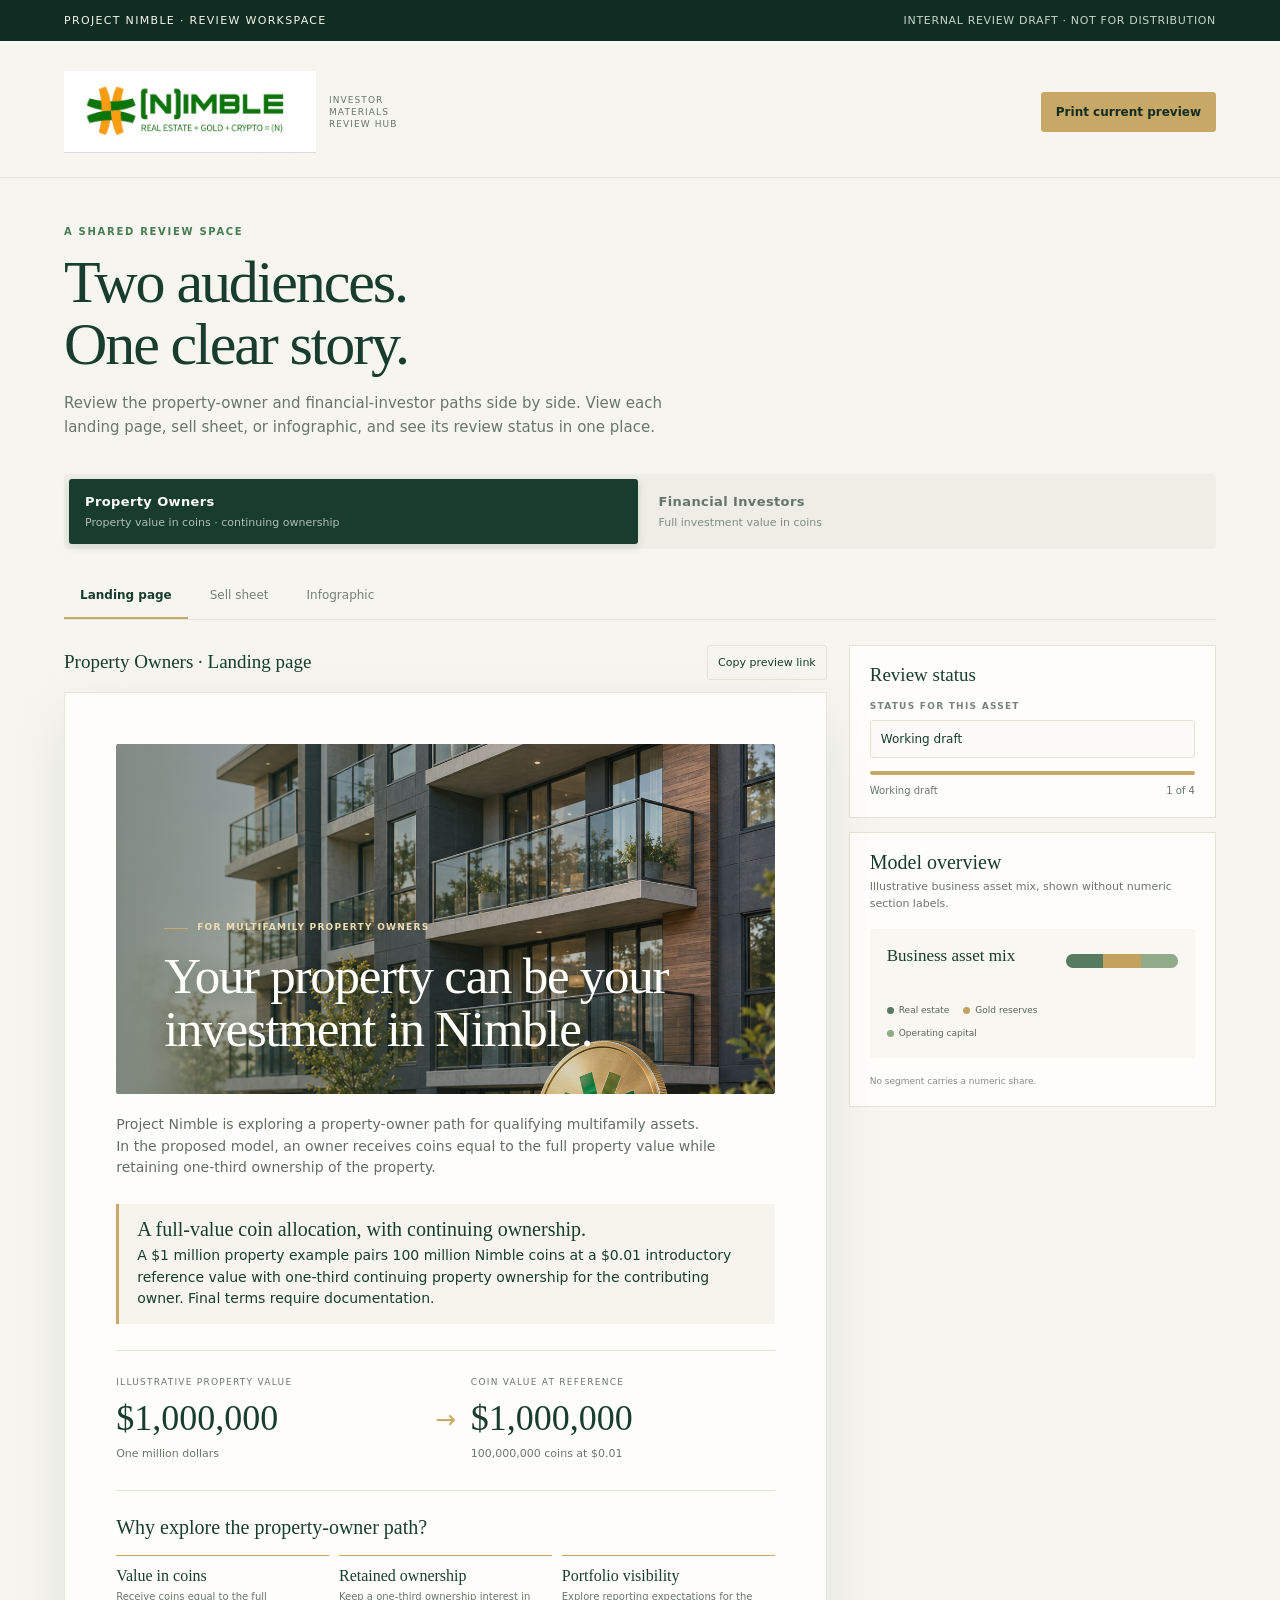
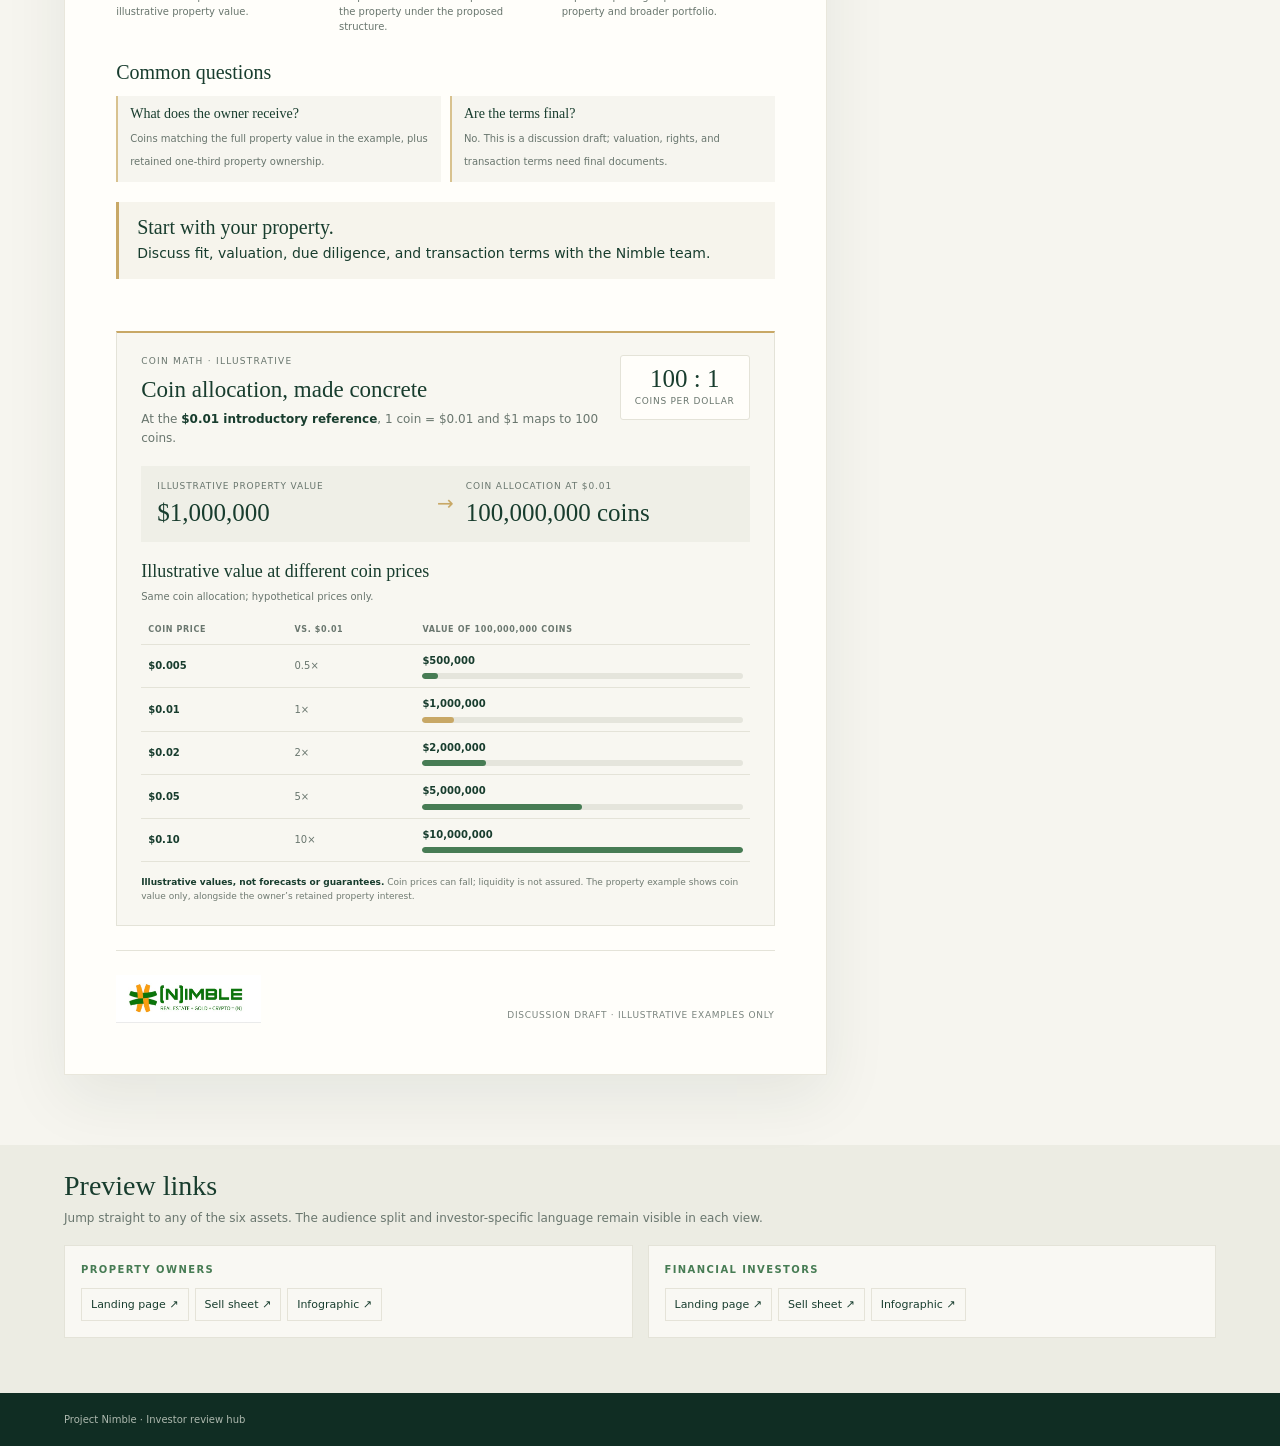
==== review-hub/index.html @ cdb58a8b "Lighten property image overlays" ====
<!doctype html>
<html lang="en">
<head>
<meta charset="utf-8"><meta name="viewport" content="width=device-width,initial-scale=1">
<meta name="theme-color" content="#173d2d"><title>Project Nimble | Investor Review Hub</title>
<style>
:root{--forest:#183d2e;--deep:#102d23;--leaf:#477c54;--lime:#a6c998;--gold:#c8a866;--gold-pale:#eadbb8;--ink:#1d2822;--muted:#69766e;--paper:#f6f5ef;--white:#fffefa;--line:#e4e3d8;--serif:Georgia,'Times New Roman',serif;--sans:Inter,ui-sans-serif,system-ui,-apple-system,BlinkMacSystemFont,'Segoe UI',sans-serif;--shadow:0 22px 60px #152e2214}
*{box-sizing:border-box}html{scroll-behavior:smooth}body{margin:0;background:var(--paper);color:var(--ink);font:15px/1.55 var(--sans)}button,input,textarea,select{font:inherit}button{cursor:pointer}.topbar{background:var(--deep);color:#f7f5ea;padding:12px clamp(18px,5vw,76px);display:flex;justify-content:space-between;align-items:center;font-size:11px;letter-spacing:.12em;text-transform:uppercase}.topbar span:last-child{color:#c9d3c9;letter-spacing:.06em}.shell{max-width:1440px;margin:auto}.masthead{padding:30px clamp(18px,5vw,76px) 24px;display:flex;align-items:center;justify-content:space-between;gap:24px;border-bottom:1px solid var(--line)}.brand{display:flex;align-items:center;gap:13px;color:var(--forest);text-decoration:none}.official-logo{width:252px;height:auto;display:block;flex:none}.brand-meta{font-size:9px;line-height:1.35;letter-spacing:.12em;text-transform:uppercase;color:var(--muted);max-width:92px}.mast-actions{display:flex;align-items:center;gap:10px}.quiet-btn,.gold-btn,.dark-btn{border:1px solid var(--line);background:transparent;color:var(--forest);padding:10px 14px;border-radius:3px;font-size:12px;transition:.2s}.quiet-btn:hover{border-color:var(--gold);background:#fffefa}.gold-btn{background:var(--gold);border-color:var(--gold);color:var(--deep);font-weight:650}.gold-btn:hover{background:#d6b979}.dark-btn{background:var(--forest);color:white;border-color:var(--forest)}.intro{padding:46px clamp(18px,5vw,76px) 25px;display:grid;grid-template-columns:1fr auto;gap:35px;align-items:end}.eyebrow{font-size:10px;letter-spacing:.17em;text-transform:uppercase;color:var(--leaf);font-weight:700;margin:0 0 11px}.intro h1{font:clamp(36px,5vw,60px)/1.04 var(--serif);font-weight:400;color:var(--forest);letter-spacing:-.035em;margin:0;max-width:760px}.intro-copy{color:var(--muted);max-width:630px;margin:17px 0 0;font-size:15px}.version-note{font-size:11px;color:var(--muted);text-align:right;white-space:nowrap}.audience-nav{margin:10px clamp(18px,5vw,76px) 0;display:grid;grid-template-columns:1fr 1fr;background:#eeeee6;border-radius:4px;padding:5px;gap:5px}.audience-tab{border:0;background:transparent;color:#67746c;border-radius:3px;padding:13px 16px;text-align:left}.audience-tab strong{display:block;font-size:13px;letter-spacing:.03em}.audience-tab small{display:block;margin-top:2px;font-size:11px;opacity:.8}.audience-tab.active{background:var(--forest);color:#fffefa;box-shadow:0 3px 10px #183d2e22}.audience-tab.active small{color:#d6dfd7}.workbench{padding:25px clamp(18px,5vw,76px) 70px}.asset-nav{display:flex;gap:6px;border-bottom:1px solid var(--line);margin-bottom:25px;overflow:auto}.asset-tab{white-space:nowrap;background:none;border:0;border-bottom:2px solid transparent;color:#758078;padding:12px 16px;font-size:12px}.asset-tab.active{color:var(--forest);border-color:var(--gold);font-weight:700}.asset-grid{display:grid;grid-template-columns:minmax(0,1.35fr) minmax(280px,.65fr);gap:22px;align-items:start}.preview-column,.editor-column{min-width:0}.preview-toolbar{display:flex;justify-content:space-between;align-items:center;margin:0 0 12px}.preview-toolbar h2{font:19px var(--serif);font-weight:400;color:var(--forest);margin:0}.preview-toolbar .toolbar-actions{display:flex;gap:7px}.small-action{background:transparent;border:1px solid var(--line);border-radius:3px;color:var(--forest);font-size:11px;padding:8px 10px}.asset-preview{position:relative;background:var(--white);box-shadow:var(--shadow);border:1px solid #e9e7dc;min-height:590px;overflow:hidden}.preview-inner{padding:clamp(24px,4vw,54px);position:relative;min-height:590px;display:flex;flex-direction:column}.preview-kicker{display:inline-flex;align-items:center;gap:9px;color:var(--leaf);font-size:9px;font-weight:750;letter-spacing:.16em;text-transform:uppercase}.preview-kicker:before{content:'';width:24px;height:1px;background:var(--gold)}.preview-title{font:clamp(31px,4vw,50px)/1.05 var(--serif);font-weight:400;letter-spacing:-.025em;color:var(--forest);margin:20px 0 13px;max-width:660px}.preview-lede{font-size:14px;color:#626e65;max-width:600px;margin:0 0 25px}.callout{border-left:3px solid var(--gold);padding:14px 18px;background:#f6f4ec;color:var(--forest);font-size:14px;max-width:700px;margin:1px 0 26px}.callout strong{display:block;font:20px var(--serif);margin-bottom:4px}.example-row{display:grid;grid-template-columns:1fr auto 1fr;align-items:stretch;gap:15px;padding:21px 0;border-top:1px solid var(--line);border-bottom:1px solid var(--line);margin:4px 0 25px}.example-cell{padding:4px 0}.micro-label{font-size:9px;color:var(--muted);letter-spacing:.14em;text-transform:uppercase;display:block}.big-stat{display:block;font:clamp(23px,3vw,36px)/1.18 var(--serif);color:var(--forest);margin:7px 0 2px}.example-cell small{color:var(--muted);font-size:11px}.example-arrow{color:var(--gold);font-size:25px;align-self:center}.pill-row{display:flex;flex-wrap:wrap;gap:8px;margin:13px 0}.pill{border:1px solid #e5e3d9;padding:7px 11px;font-size:10px;color:#526158;border-radius:99px;background:#fffefa}.mini-section{margin-top:19px}.mini-section h3{font:20px var(--serif);font-weight:400;color:var(--forest);margin:0 0 10px}.mini-section p{font-size:12px;color:#647168;margin:0;max-width:670px}.benefit-grid{display:grid;grid-template-columns:repeat(3,1fr);gap:10px;margin:16px 0 4px}.benefit{border-top:1px solid var(--gold);padding:11px 8px 8px 0}.benefit b{display:block;font:16px var(--serif);color:var(--forest);margin-bottom:4px}.benefit span{display:block;color:var(--muted);font-size:10px;line-height:1.5}.preview-footer{margin-top:auto;padding-top:24px;display:flex;justify-content:space-between;align-items:end;border-top:1px solid var(--line);font-size:9px;color:#7a847e;letter-spacing:.08em;text-transform:uppercase}.preview-footer b{font:18px var(--serif);letter-spacing:.04em;color:var(--forest)}.portrait-mini{background:linear-gradient(140deg,#213d30 0%,#234933 65%,#9b7942 65.2%,#c8a866 66%,#f4f1e8 66.3%);min-height:120px;border-radius:2px;margin:0 0 20px;position:relative;overflow:hidden}.portrait-mini:after{content:'N';position:absolute;right:10%;top:13%;font:110px/1 var(--serif);color:#fff5;transform:rotate(-10deg)}.artboard{display:grid;grid-template-columns:1fr 1fr;gap:16px;margin:16px 0 5px}.art-stat{background:#f5f4ed;padding:14px;border-bottom:2px solid var(--gold)}.art-stat strong{font:27px var(--serif);color:var(--forest);display:block}.art-stat span{font-size:9px;letter-spacing:.1em;text-transform:uppercase;color:var(--muted)}.asset-specific{display:none}.asset-specific.active{display:block}.business-allocation{display:grid;grid-template-columns:minmax(160px,1.1fr) 1fr;gap:19px;align-items:center;margin:17px 0;padding:17px;background:#f8f7f1}.allocation-bar{height:14px;display:flex;border-radius:10px;overflow:hidden;background:#ddd}.allocation-bar i{display:block;flex:1}.allocation-bar i:nth-child(1){background:#577b5e}.allocation-bar i:nth-child(2){background:#c3a25e}.allocation-bar i:nth-child(3){background:#91aa8a}.allocation-caption{font:17px var(--serif);color:var(--forest);margin-bottom:10px}.allocation-legend{display:flex;flex-wrap:wrap;gap:9px 14px;font-size:9px;color:#59655d}.legend-key{display:flex;align-items:center;gap:5px}.legend-key i{width:7px;height:7px;border-radius:50%;display:inline-block}.status-card,.editor-card{background:var(--white);border:1px solid var(--line);padding:18px 20px;margin-bottom:14px}.status-head{display:flex;justify-content:space-between;align-items:center;margin-bottom:13px}.status-head h3{font:19px var(--serif);font-weight:400;color:var(--forest);margin:0}.save-indicator{font-size:10px;color:var(--leaf)}.field-label{display:block;font-size:9px;text-transform:uppercase;letter-spacing:.14em;color:#78837b;margin:14px 0 6px;font-weight:700}.select{width:100%;border:1px solid var(--line);background:#fbfaf6;border-radius:3px;padding:9px 10px;font-size:12px;color:var(--forest)}.tracker-progress{height:4px;background:#e9e8df;margin:13px 0 8px;border-radius:5px;overflow:hidden}.tracker-progress span{display:block;height:100%;background:var(--gold);transition:width .2s}.tracker-meta{display:flex;justify-content:space-between;color:var(--muted);font-size:10px}.editor-card h3{font:20px var(--serif);font-weight:400;color:var(--forest);margin:0}.editor-intro{font-size:11px;color:var(--muted);margin:4px 0 14px}.edit-field{position:relative}.edit-field textarea{display:block;width:100%;resize:vertical;min-height:68px;background:#fbfaf6;border:1px solid var(--line);padding:10px 11px;border-radius:3px;color:#344239;font-size:12px;line-height:1.45}.edit-field textarea:focus{outline:2px solid #c8a86666;border-color:var(--gold)}.editor-actions{display:grid;grid-template-columns:1fr 1fr;gap:8px;margin-top:13px}.editor-actions button{padding:10px 8px}.source-note{margin:12px 0 0;color:#848c85;font-size:9px;line-height:1.5}.editor-divider{height:1px;background:var(--line);margin:18px 0}.section-anchor{scroll-margin-top:18px}.faq-list{display:grid;grid-template-columns:1fr 1fr;gap:9px;margin-top:12px}.faq-item{padding:10px 12px;background:#f6f5ef;border-left:2px solid #d8c28f}.faq-item b{display:block;font:14px var(--serif);color:var(--forest);margin-bottom:4px}.faq-item span{font-size:10px;color:var(--muted)}.allocation-full{padding:20px;background:#f5f4ed;margin-top:13px}.allocation-full .allocation-bar{height:18px}.review-links{padding:25px clamp(18px,5vw,76px) 55px;background:#ecece3}.review-links h2{font:28px var(--serif);font-weight:400;color:var(--forest);margin:0}.review-links>p{font-size:12px;color:var(--muted);margin:7px 0 18px}.link-grid{display:grid;grid-template-columns:1fr 1fr;gap:15px}.link-group{background:#f9f8f3;padding:16px;border:1px solid #e4e3d8}.link-group h3{font-size:10px;text-transform:uppercase;letter-spacing:.14em;color:var(--leaf);margin:0 0 10px}.link-group div{display:flex;flex-wrap:wrap;gap:6px}.link-group a{color:var(--forest);font-size:11px;text-decoration:none;border:1px solid #e5e3d8;padding:7px 9px}.link-group a:hover{border-color:var(--gold);background:white}.global-footer{padding:19px clamp(18px,5vw,76px);background:var(--deep);color:#dce4dc;display:flex;justify-content:space-between;gap:20px;font-size:10px}.global-footer span:last-child{color:#adb8ae;text-align:right}.toast{position:fixed;bottom:20px;left:50%;transform:translate(-50%,15px);background:var(--deep);color:white;padding:10px 15px;border-radius:3px;font-size:11px;opacity:0;pointer-events:none;transition:.2s;box-shadow:var(--shadow)}.toast.show{opacity:1;transform:translate(-50%,0)}.hide{display:none!important}
@media(max-width:900px){.asset-grid{grid-template-columns:1fr}.editor-column{display:grid;grid-template-columns:1fr 1fr;gap:12px}.status-card{grid-column:1/-1}.asset-preview,.preview-inner{min-height:550px}.intro{grid-template-columns:1fr}.version-note{text-align:left}.masthead{padding-top:22px;padding-bottom:20px}}
@media(max-width:600px){.topbar{font-size:9px}.topbar span:last-child{max-width:140px;text-align:right}.masthead{align-items:flex-start;flex-direction:column}.brand{gap:10px}.official-logo{width:min(220px,62vw)}.brand-meta{max-width:80px}.mast-actions{flex-direction:row;align-items:center}.mast-actions button{padding:8px 10px;font-size:10px}.brand-name{font-size:19px}.intro{padding-top:34px}.intro h1{font-size:40px}.audience-nav{grid-template-columns:1fr}.audience-tab{padding:11px 13px}.workbench{padding-top:18px}.asset-nav{margin-right:-18px}.asset-tab{padding:12px 11px}.asset-grid{gap:14px}.preview-inner{padding:25px 20px}.example-row{gap:9px}.big-stat{font-size:25px}.benefit-grid{grid-template-columns:1fr;gap:5px}.benefit{padding-top:8px}.editor-column{display:flex;flex-direction:column}.faq-list{grid-template-columns:1fr}.link-grid{grid-template-columns:1fr}.global-footer{flex-direction:column}.global-footer span:last-child{text-align:left}.version-note{white-space:normal}.asset-preview,.preview-inner{min-height:580px}.business-allocation{grid-template-columns:1fr}}
@media print{body{background:white}.topbar,.masthead,.intro,.audience-nav,.asset-nav,.editor-column,.preview-toolbar,.review-links,.global-footer,.toast{display:none!important}.workbench{padding:0}.asset-grid{display:block}.asset-preview{box-shadow:none;border:0}.preview-inner{min-height:10.4in;padding:.5in}.callout,.benefit,.art-stat,.business-allocation{break-inside:avoid}.preview-title{font-size:38px}.preview-footer{margin-top:auto}}
.coin-scenarios{margin:26px 0 24px;padding:22px 24px;background:#f8f7f1;border:1px solid var(--line);border-top:2px solid var(--gold)}.coin-scenario-head{display:flex;justify-content:space-between;align-items:flex-start;gap:20px}.coin-scenario-head h3{font:23px/1.2 var(--serif);font-weight:400;color:var(--forest);margin:7px 0}.coin-scenario-head p{font-size:12px;color:var(--muted);margin:0}.coin-scenario-head p strong{color:var(--forest)}.coin-ratio-badge{flex:none;text-align:center;background:#fffefa;border:1px solid var(--line);padding:10px 14px;border-radius:3px}.coin-ratio-badge strong{display:block;font:25px/1 var(--serif);color:var(--forest)}.coin-ratio-badge span{display:block;margin-top:4px;font-size:9px;color:var(--muted);letter-spacing:.08em;text-transform:uppercase}.coin-example-line{display:grid;grid-template-columns:1fr auto 1fr;gap:12px;align-items:center;margin:18px 0 19px;padding:14px 16px;background:#efefe7}.coin-example-line div{min-width:0}.coin-example-line span{display:block;font-size:9px;letter-spacing:.1em;text-transform:uppercase;color:var(--muted)}.coin-example-line strong{display:block;font:clamp(17px,2.2vw,25px)/1.2 var(--serif);color:var(--forest);margin-top:4px}.coin-example-line .conversion-arrow{font-size:20px;color:var(--gold);letter-spacing:0}.coin-scenario-subhead{font:18px var(--serif);font-weight:400;color:var(--forest);margin:0 0 7px}.coin-scenario-note{font-size:10px;color:var(--muted);margin:0}.coin-scenario-table-wrap{overflow-x:auto}.coin-scenario-table{border-collapse:collapse;width:100%;margin-top:13px;font-size:10px}.coin-scenario-table th,.coin-scenario-table td{padding:8px 7px;text-align:left;border-bottom:1px solid #e4e3d8}.coin-scenario-table thead th{font-size:8px;line-height:1.35;letter-spacing:.08em;text-transform:uppercase;color:var(--muted);font-weight:700}.coin-scenario-table tbody th{font-weight:650;color:var(--forest);white-space:nowrap}.coin-scenario-table td:nth-child(2){color:var(--muted);white-space:nowrap}.scenario-value{display:block;color:var(--forest);font-weight:700;white-space:nowrap}.scenario-bar{height:6px;background:#e5e5dc;border-radius:99px;overflow:hidden;margin-top:5px}.scenario-bar span{height:100%;display:block;background:var(--leaf);border-radius:99px}.coin-scenario-table .reference-row .scenario-bar span{background:var(--gold)}.coin-scenario-disclaimer{font-size:9px;line-height:1.5;color:#707b72;margin:12px 0 0}.coin-scenario-disclaimer strong{color:var(--forest)}@media(max-width:600px){.coin-scenarios{padding:17px 14px}.coin-scenario-head{gap:10px}.coin-scenario-head h3{font-size:20px}.coin-ratio-badge{padding:8px 9px}.coin-ratio-badge strong{font-size:21px}.coin-example-line{gap:7px;padding:12px 9px}.coin-example-line strong{font-size:16px}.coin-scenario-table{min-width:280px}.coin-scenario-table th,.coin-scenario-table td{padding:7px 4px}}.scenario-view{display:none}.scenario-view.active{display:block}.sell-conversion-visual{display:grid;grid-template-columns:minmax(90px,1fr) auto 112px minmax(110px,1.2fr);align-items:center;gap:12px;padding:20px 15px;background:#eff0e9;border:1px solid var(--line);margin-top:14px}.sell-conversion-step span{display:block;color:var(--muted);font-size:8px;letter-spacing:.1em;text-transform:uppercase}.sell-conversion-step strong{display:block;margin-top:5px;color:var(--forest);font:clamp(16px,2vw,24px)/1.2 var(--serif)}.sell-conversion-step small{display:block;margin-top:3px;font-size:9px;color:var(--muted)}.sell-arrow{color:var(--gold);font-size:23px;text-align:center}.sell-coin-stack{height:66px;display:flex;align-items:center;justify-content:center;position:relative}.sell-coin-stack i{position:absolute;width:36px;height:36px;border-radius:50%;display:grid;place-items:center;border:2px solid #e0c984;background:linear-gradient(145deg,#e7d29d,#bd9c58);color:#284433;font:15px var(--serif);font-style:normal;box-shadow:0 3px 7px #273b2a24}.sell-coin-stack i:nth-child(1){transform:translate(-26px,9px)}.sell-coin-stack i:nth-child(2){transform:translate(-13px,-3px)}.sell-coin-stack i:nth-child(3){transform:translate(0,8px)}.sell-coin-stack i:nth-child(4){transform:translate(13px,-4px)}.sell-coin-stack i:nth-child(5){transform:translate(26px,8px)}.sell-sheet-caption{margin:10px 0 0;color:var(--muted);font-size:10px;text-align:center}.infographic-viz{padding:18px 16px 13px;background:#f0f1eb;border:1px solid var(--line);margin-top:14px}.infographic-chart{height:190px;display:grid;grid-template-columns:repeat(5,minmax(0,1fr));gap:7px;align-items:end;border-bottom:1px solid #bfc8bd;padding:0 3px}.infographic-column{height:100%;min-width:0;display:flex;flex-direction:column;justify-content:flex-end;align-items:center;gap:5px}.infographic-value{font-size:9px;font-weight:700;color:var(--forest);white-space:nowrap}.infographic-track{height:116px;width:100%;display:flex;align-items:flex-end;justify-content:center}.infographic-bar{width:min(60%,40px);min-height:8px;border-radius:3px 3px 0 0;background:linear-gradient(180deg,#7c9e79,#477c54)}.infographic-column.reference .infographic-bar{background:linear-gradient(180deg,#e0c986,#c8a866)}.infographic-price{font-size:9px;font-weight:700;color:var(--forest);white-space:nowrap}.infographic-multiple{font-size:8px;color:var(--muted);white-space:nowrap}.infographic-axis-note{margin:10px 0 0;text-align:center;color:var(--muted);font-size:9px}.coin-scenario-disclaimer{font-size:9px;line-height:1.5;color:#707b72;margin:14px 0 0}.coin-scenario-disclaimer strong{color:var(--forest)}@media(max-width:600px){.sell-conversion-visual{grid-template-columns:minmax(78px,1fr) auto 70px minmax(92px,1.2fr);gap:6px;padding:15px 8px}.sell-coin-stack i{width:28px;height:28px;font-size:12px}.sell-coin-stack i:nth-child(1){transform:translate(-20px,8px)}.sell-coin-stack i:nth-child(2){transform:translate(-10px,-3px)}.sell-coin-stack i:nth-child(4){transform:translate(10px,-4px)}.sell-coin-stack i:nth-child(5){transform:translate(20px,8px)}.infographic-viz{padding:13px 7px 10px}.infographic-chart{gap:3px}.infographic-value{font-size:8px}.infographic-track{height:104px}.infographic-price{font-size:8px}.infographic-multiple{font-size:7px}}.audience-hero-image{display:block;width:100%;height:clamp(155px,22vw,245px);object-fit:cover;object-position:center 59%;margin:0 0 22px;border-radius:3px}.asset-image{display:block;width:100%;height:clamp(105px,17vw,170px);object-fit:cover;object-position:center 58%;margin:14px 0 17px;border-radius:3px}.infographic-image{height:clamp(88px,13vw,125px);object-position:center 54%}@media(max-width:600px){.audience-hero-image{height:165px}.asset-image{height:118px}.infographic-image{height:96px}}.image-hero{position:relative;overflow:hidden;border-radius:3px;margin:0 0 20px;background:var(--deep);isolation:isolate}.image-hero-photo{display:block;width:100%;height:clamp(245px,30vw,350px);object-fit:cover;object-position:center 57%}.image-hero-shade{position:absolute;inset:0;background:linear-gradient(90deg,#102d23d9 0%,#102d2377 49%,#102d2310 100%)}.image-hero-copy{position:absolute;left:clamp(20px,4vw,48px);right:clamp(18px,5vw,60px);bottom:clamp(20px,3.5vw,38px);max-width:650px}.image-hero-copy .preview-kicker{color:#efddb1}.image-hero-copy .preview-kicker:before{background:var(--gold)}.image-hero-copy .preview-title{color:#fffefa;font-size:clamp(31px,4.2vw,51px);line-height:1.04;margin:14px 0 0;max-width:650px;text-shadow:0 2px 18px #102d2350}.sell-sheet-hero .image-hero-photo{height:clamp(205px,25vw,285px);object-position:center 57%}.sell-sheet-hero .image-hero-copy .preview-title{font-size:clamp(27px,3.3vw,40px);max-width:560px}.infographic-hero .image-hero-photo{height:clamp(160px,18vw,205px);object-position:center 56%}.infographic-hero .image-hero-copy{left:clamp(16px,3vw,30px);bottom:18px}.infographic-hero .image-hero-copy .preview-title{font-size:clamp(23px,2.8vw,32px);max-width:520px}.image-hero .preview-kicker{letter-spacing:.14em}.image-hero .preview-kicker:before{background:var(--gold)}.property-image-hero .image-hero-shade{background:linear-gradient(90deg,#102d2380 0%,#102d2340 50%,#102d2308 100%)}@media(max-width:600px){.image-hero-photo{height:230px}.image-hero-copy{left:18px;right:18px;bottom:18px}.image-hero-copy .preview-title{font-size:29px}.sell-sheet-hero .image-hero-photo{height:215px}.sell-sheet-hero .image-hero-copy .preview-title{font-size:26px}.infographic-hero .image-hero-photo{height:170px}.infographic-hero .image-hero-copy{bottom:13px}.infographic-hero .image-hero-copy .preview-title{font-size:23px}}</style>
</head>
<body>
<div class="topbar"><span>Project Nimble · Review workspace</span><span>Internal review draft · Not for distribution</span></div>
<main class="shell">
<header class="masthead"><a class="brand" href="#home" aria-label="Project Nimble review hub home"><img class="official-logo" src="../nimble-logo.jpg" alt="Official Project Nimble logo"><span class="brand-meta">Investor materials<br>Review hub</span></a><div class="mast-actions"><button class="gold-btn" id="printBtn">Print current preview</button></div></header>
<section class="intro" id="home"><div><p class="eyebrow">A shared review space</p><h1>Two audiences.<br>One clear story.</h1><p class="intro-copy">Review the property-owner and financial-investor paths side by side. View each landing page, sell sheet, or infographic, and see its review status in one place.</p></div></section>
<nav class="audience-nav" aria-label="Investor audience"><button class="audience-tab active" data-audience="owners"><strong>Property Owners</strong><small>Property value in coins · continuing ownership</small></button><button class="audience-tab" data-audience="financial"><strong>Financial Investors</strong><small>Full investment value in coins</small></button></nav>
<section class="workbench">
<nav class="asset-nav" aria-label="Asset type"><button class="asset-tab active" data-asset="landing">Landing page</button><button class="asset-tab" data-asset="sell">Sell sheet</button><button class="asset-tab" data-asset="infographic">Infographic</button></nav>
<div class="asset-grid">
<div class="preview-column"><div class="preview-toolbar"><h2 id="previewHeading">Property Owners · Landing page</h2><div class="toolbar-actions"><button class="small-action" id="copyLink">Copy preview link</button></div></div>
<article class="asset-preview" id="assetPreview" aria-label="Selected investor asset preview"><div class="preview-inner">
<div class="asset-specific active" data-render="landing"><div class="image-hero landing-hero property-image-hero"><img class="image-hero-photo" src="../property-owner-hero.png" alt="Modern multifamily property and Nimble coin"><div class="image-hero-shade"></div><div class="image-hero-copy"><span class="preview-kicker" data-copy="eyebrow">For multifamily property owners</span><h2 class="preview-title" data-copy="headline">Your property can be your investment in Nimble.</h2></div></div><p class="preview-lede" data-copy="lede">Project Nimble is exploring a property-owner path for qualifying multifamily assets. In the proposed model, an owner receives coins equal to the full property value while retaining one-third ownership of the property.</p><div class="callout"><strong data-copy="modelTitle">A full-value coin allocation, with continuing ownership.</strong><span data-copy="model">A $1 million property example pairs 100 million Nimble coins at a $0.01 introductory reference value with one-third continuing property ownership for the contributing owner. Final terms require documentation.</span></div><div class="example-row"><div class="example-cell"><span class="micro-label">Illustrative property value</span><strong class="big-stat">$1,000,000</strong><small>One million dollars</small></div><div class="example-arrow">→</div><div class="example-cell"><span class="micro-label">Coin value at reference</span><strong class="big-stat">$1,000,000</strong><small>100,000,000 coins at $0.01</small></div></div><div class="mini-section"><h3>Why explore the property-owner path?</h3><div class="benefit-grid"><div class="benefit"><b data-copy="benefit1Title">Value in coins</b><span data-copy="benefit1">Receive coins equal to the full illustrative property value.</span></div><div class="benefit"><b data-copy="benefit2Title">Retained ownership</b><span data-copy="benefit2">Keep a one-third ownership interest in the property under the proposed structure.</span></div><div class="benefit"><b data-copy="benefit3Title">Portfolio visibility</b><span data-copy="benefit3">Explore reporting expectations for the property and broader portfolio.</span></div></div></div><div class="mini-section"><h3>Common questions</h3><div class="faq-list"><div class="faq-item"><b data-copy="faq1Q">What does the owner receive?</b><span data-copy="faq1A">Coins matching the full property value in the example, plus retained one-third property ownership.</span></div><div class="faq-item"><b data-copy="faq2Q">Are the terms final?</b><span data-copy="faq2A">No. This is a discussion draft; valuation, rights, and transaction terms need final documents.</span></div></div></div><div class="callout" style="margin-top:20px"><strong data-copy="ctaTitle">Start with your property.</strong><span data-copy="cta">Discuss fit, valuation, due diligence, and transaction terms with the Nimble team.</span></div></div>
<div class="asset-specific" data-render="sell"><div class="image-hero sell-sheet-hero property-image-hero"><img class="image-hero-photo" src="../property-owner-hero.png" alt="Modern multifamily property and Nimble coin"><div class="image-hero-shade"></div><div class="image-hero-copy"><span class="preview-kicker" data-copy="eyebrow">Property owner overview · discussion draft</span><h2 class="preview-title" data-copy="headline">Your property. Its full value in coins. Your ownership continues.</h2></div></div><p class="preview-lede" data-copy="lede">A concise introduction to the proposed property-owner model for qualifying multifamily properties.</p><div class="artboard"><div class="art-stat"><span>Example property value</span><strong>$1,000,000</strong></div><div class="art-stat"><span>Coin allocation at $0.01 reference</span><strong>100,000,000</strong></div></div><div class="callout"><strong data-copy="modelTitle">Full value in coins; one-third property ownership retained.</strong><span data-copy="model">The owner receives coins equal to the full property value and retains a one-third ownership interest in the property, subject to final transaction documents.</span></div><div class="mini-section"><h3>At a glance</h3><div class="benefit-grid"><div class="benefit"><b data-copy="benefit1Title">Full value</b><span data-copy="benefit1">Coin allocation matches the full illustrative property value.</span></div><div class="benefit"><b data-copy="benefit2Title">Ongoing interest</b><span data-copy="benefit2">One-third ownership in the property remains with the owner.</span></div><div class="benefit"><b data-copy="benefit3Title">Clear next step</b><span>Begin with property eligibility, valuation and diligence.</span></div></div></div><div class="mini-section"><h3>Business asset mix · illustrative</h3><div class="business-allocation"><div><div class="allocation-caption">A visually balanced portfolio concept</div><div class="allocation-bar" aria-label="Illustrative allocation across three asset areas"><i></i><i></i><i></i></div></div><div class="allocation-legend"><span class="legend-key"><i style="background:#577b5e"></i>Real estate</span><span class="legend-key"><i style="background:#c3a25e"></i>Gold reserves</span><span class="legend-key"><i style="background:#91aa8a"></i>Operating capital</span></div></div></div><div class="callout"><strong data-copy="ctaTitle">Let’s review the property.</strong><span data-copy="cta">Open a conversation about valuation, ownership terms, and next steps.</span></div></div>
<div class="asset-specific" data-render="infographic"><div class="image-hero infographic-hero property-image-hero"><img class="image-hero-photo" src="../property-owner-hero.png" alt="Modern multifamily property and Nimble coin"><div class="image-hero-shade"></div><div class="image-hero-copy"><span class="preview-kicker" data-copy="eyebrow">Property-owner model · at a glance</span><h2 class="preview-title" data-copy="headline">Full property value in coins. One-third ownership retained.</h2></div></div><p class="preview-lede" data-copy="lede">A simple visual summary. Figures are illustrative and final transaction terms remain under review.</p><div class="example-row"><div class="example-cell"><span class="micro-label">Property contributed</span><strong class="big-stat">$1M</strong><small>Illustrative value</small></div><div class="example-arrow">→</div><div class="example-cell"><span class="micro-label">Full value in coins</span><strong class="big-stat">100M</strong><small>At $0.01 introductory reference</small></div></div><div class="business-allocation"><div class="allocation-caption">Business asset mix · visual only</div><div class="allocation-bar"><i></i><i></i><i></i></div><div class="allocation-legend" style="margin-top:10px"><span class="legend-key"><i style="background:#577b5e"></i>Real estate</span><span class="legend-key"><i style="background:#c3a25e"></i>Gold reserves</span><span class="legend-key"><i style="background:#91aa8a"></i>Operating capital</span></div></div><div class="callout"><strong data-copy="modelTitle">The owner receives full property value in coins and retains one-third ownership of the property.</strong><span data-copy="model">The coin allocation and continuing ownership are separate parts of the proposed property-owner path.</span></div><div class="benefit-grid"><div class="benefit"><b data-copy="benefit1Title">Coin allocation</b><span data-copy="benefit1">Coins equal to full property value in the illustration.</span></div><div class="benefit"><b data-copy="benefit2Title">Owner position</b><span data-copy="benefit2">One-third property ownership retained.</span></div><div class="benefit"><b data-copy="benefit3Title">Review</b><span>Confirm property fit and final terms.</span></div></div></div>
<div class="asset-specific" data-render="landing-financial"><div class="image-hero landing-hero"><img class="image-hero-photo" src="../capital-investor-hero.png" alt="Multifamily property, gold bars, and Nimble coins"><div class="image-hero-shade"></div><div class="image-hero-copy"><span class="preview-kicker" data-copy="eyebrow">For financial investors</span><h2 class="preview-title" data-copy="headline">Invest capital. Receive its full value in Nimble coins.</h2></div></div><p class="preview-lede" data-copy="lede">Project Nimble is developing a capital-investor path that pairs a participant’s investment with a coin allocation equal to the full investment value, based on the agreed transaction terms.</p><div class="callout"><strong data-copy="modelTitle">Full investment value in coins.</strong><span data-copy="model">A $100,000 illustrative investment would correspond to 10,000,000 coins at a $0.01 introductory reference value. Final allocation and terms must be set in definitive documents.</span></div><div class="example-row"><div class="example-cell"><span class="micro-label">Illustrative investment</span><strong class="big-stat">$100,000</strong><small>Example only</small></div><div class="example-arrow">→</div><div class="example-cell"><span class="micro-label">Coin value at reference</span><strong class="big-stat">$100,000</strong><small>10,000,000 coins at $0.01</small></div></div><div class="mini-section"><h3>A clear capital-investor proposition</h3><div class="benefit-grid"><div class="benefit"><b data-copy="benefit1Title">Full value in coins</b><span data-copy="benefit1">Receive coins equal to the full illustrative investment value.</span></div><div class="benefit"><b data-copy="benefit2Title">Portfolio connection</b><span data-copy="benefit2">Explore how capital supports the broader Nimble business and portfolio.</span></div><div class="benefit"><b data-copy="benefit3Title">Transparent terms</b><span data-copy="benefit3">Review proposed allocations, reporting, and final transaction documents.</span></div></div></div><div class="mini-section"><h3>Common questions</h3><div class="faq-list"><div class="faq-item"><b data-copy="faq1Q">What does the investor receive?</b><span data-copy="faq1A">Coins equal to the full investment value under the agreed transaction terms.</span></div><div class="faq-item"><b data-copy="faq2Q">Does this represent equity?</b><span data-copy="faq2A">No equity, revenue share, or other rights should be assumed from this draft; terms must be confirmed.</span></div></div></div><div class="callout" style="margin-top:20px"><strong data-copy="ctaTitle">Review the opportunity.</strong><span data-copy="cta">Request a conversation about the proposed capital-investor path and its terms.</span></div></div>
<div class="asset-specific" data-render="sell-financial"><div class="image-hero sell-sheet-hero"><img class="image-hero-photo" src="../capital-investor-hero.png" alt="Multifamily property, gold bars, and Nimble coins"><div class="image-hero-shade"></div><div class="image-hero-copy"><span class="preview-kicker" data-copy="eyebrow">Financial investor overview · discussion draft</span><h2 class="preview-title" data-copy="headline">Your investment value, returned in coins.</h2></div></div><p class="preview-lede" data-copy="lede">A concise introduction to Project Nimble’s proposed path for financial investors.</p><div class="artboard"><div class="art-stat"><span>Illustrative investment</span><strong>$100,000</strong></div><div class="art-stat"><span>Coins at $0.01 reference value</span><strong>10,000,000</strong></div></div><div class="callout"><strong data-copy="modelTitle">Receive coins equal to the full investment value.</strong><span data-copy="model">The example illustrates how an investment amount can correspond to a coin allocation at an introductory reference value. Final terms need documentation.</span></div><div class="mini-section"><h3>Business asset mix · illustrative</h3><div class="business-allocation"><div><div class="allocation-caption">Capital supports a broader asset platform</div><div class="allocation-bar"><i></i><i></i><i></i></div></div><div class="allocation-legend"><span class="legend-key"><i style="background:#577b5e"></i>Real estate</span><span class="legend-key"><i style="background:#c3a25e"></i>Gold reserves</span><span class="legend-key"><i style="background:#91aa8a"></i>Operating capital</span></div></div></div><div class="benefit-grid"><div class="benefit"><b data-copy="benefit1Title">Full value</b><span data-copy="benefit1">Coin allocation equal to the full investment value.</span></div><div class="benefit"><b data-copy="benefit2Title">Portfolio context</b><span data-copy="benefit2">A view of the model’s property and reserve components.</span></div><div class="benefit"><b data-copy="benefit3Title">Reviewable terms</b><span data-copy="benefit3">A direct path to clarify allocation and documentation.</span></div></div><div class="callout"><strong data-copy="ctaTitle">Ask for the investor briefing.</strong><span data-copy="cta">Review the model, proposed terms, and next steps with Project Nimble.</span></div></div>
<div class="asset-specific" data-render="infographic-financial"><div class="image-hero infographic-hero"><img class="image-hero-photo" src="../capital-investor-hero.png" alt="Multifamily property, gold bars, and Nimble coins"><div class="image-hero-shade"></div><div class="image-hero-copy"><span class="preview-kicker" data-copy="eyebrow">Financial-investor path · at a glance</span><h2 class="preview-title" data-copy="headline">Full investment value in coins.</h2></div></div><p class="preview-lede" data-copy="lede">An illustrative investment amount maps to a coin allocation at the stated reference value.</p><div class="example-row"><div class="example-cell"><span class="micro-label">Investment amount</span><strong class="big-stat">$100K</strong><small>Illustrative amount</small></div><div class="example-arrow">→</div><div class="example-cell"><span class="micro-label">Full value in coins</span><strong class="big-stat">10M</strong><small>At $0.01 introductory reference</small></div></div><div class="business-allocation"><div class="allocation-caption">Illustrative business asset mix</div><div class="allocation-bar"><i></i><i></i><i></i></div><div class="allocation-legend" style="margin-top:10px"><span class="legend-key"><i style="background:#577b5e"></i>Real estate</span><span class="legend-key"><i style="background:#c3a25e"></i>Gold reserves</span><span class="legend-key"><i style="background:#91aa8a"></i>Operating capital</span></div></div><div class="callout"><strong data-copy="modelTitle">The investor receives coins equal to the full investment value.</strong><span data-copy="model">An illustrative $100,000 investment corresponds to 10,000,000 coins at $0.01. Final allocations and rights require confirmation.</span></div><div class="benefit-grid"><div class="benefit"><b data-copy="benefit1Title">Full value</b><span data-copy="benefit1">Coin allocation matches investment value.</span></div><div class="benefit"><b data-copy="benefit2Title">Asset context</b><span>Visual overview of the intended business asset areas.</span></div><div class="benefit"><b data-copy="benefit3Title">Next step</b><span>Discuss terms and documentation.</span></div></div></div>
<section class="coin-scenarios" aria-labelledby="coinScenarioTitle"><div class="coin-scenario-head"><div><span class="micro-label">COIN MATH · ILLUSTRATIVE</span><h3 id="coinScenarioTitle">Coin allocation, made concrete</h3><p>At the <strong>$0.01 introductory reference</strong>, 1 coin = $0.01 and $1 maps to 100 coins.</p></div><div class="coin-ratio-badge"><strong>100 : 1</strong><span>coins per dollar</span></div></div><div class="coin-example-line"><div><span id="coinExampleLabel">Illustrative property value</span><strong id="coinExampleValue">$1,000,000</strong></div><span class="conversion-arrow" aria-hidden="true">→</span><div><span>Coin allocation at $0.01</span><strong id="coinExampleCoins">100,000,000 coins</strong></div></div><div class="scenario-view active" data-scenario-view="landing"><h4 class="coin-scenario-subhead">Illustrative value at different coin prices</h4><p class="coin-scenario-note">Same coin allocation; hypothetical prices only.</p><div class="coin-scenario-table-wrap"><table class="coin-scenario-table"><thead><tr><th scope="col">Coin price</th><th scope="col">Vs. $0.01</th><th scope="col">Value of <span id="scenarioCount">100,000,000</span> coins</th></tr></thead><tbody id="scenarioRows"></tbody></table></div></div><div class="scenario-view" data-scenario-view="sell"><h4 class="coin-scenario-subhead">From value to coin allocation</h4><p class="coin-scenario-note">A direct conversion at the $0.01 introductory reference.</p><div class="sell-conversion-visual" role="img" aria-label="Illustrative property or investment value converted to Nimble coins"><div class="sell-conversion-step"><span id="sellAmountLabel">Illustrative property value</span><strong id="sellExampleAmount">$1,000,000</strong><small>value in dollars</small></div><span class="sell-arrow" aria-hidden="true">→</span><div class="sell-coin-stack" aria-hidden="true"><i>N</i><i>N</i><i>N</i><i>N</i><i>N</i></div><div class="sell-conversion-step"><span>Coin allocation</span><strong id="sellExampleCoins">100,000,000</strong><small>coins at $0.01 each</small></div></div><p class="sell-sheet-caption">Every $1 of value maps to 100 coins at the stated reference.</p></div><div class="scenario-view" data-scenario-view="infographic"><h4 class="coin-scenario-subhead">Same coin allocation · different hypothetical prices</h4><p class="coin-scenario-note">The reference price is marked in gold; this is not a timeline.</p><div class="infographic-viz"><div class="infographic-chart" id="infographicBars" role="img" aria-label="Bar chart of hypothetical coin holding values at different coin prices"></div><p class="infographic-axis-note">Coin price scenarios · illustration only</p></div></div><p class="coin-scenario-disclaimer"><strong>Illustrative values, not forecasts or guarantees.</strong> Coin prices can fall; liquidity is not assured. The property example shows coin value only, alongside the owner’s retained property interest.</p></section><footer class="preview-footer"><img src="../nimble-logo.jpg" alt="Official Project Nimble logo" style="display:block;width:145px;height:auto"><span>Discussion draft · Illustrative examples only</span></footer>
</div></article></div>
<aside class="editor-column"><section class="status-card"><div class="status-head"><h3>Review status</h3></div><span class="field-label">Status for this asset</span><div class="select" id="statusSelect" aria-label="Status for this asset">Working draft</div><div class="tracker-progress"><span id="statusProgress"></span></div><div class="tracker-meta"><span id="statusText">Working draft</span><span id="statusCount">1 of 4</span></div></section>

<section class="editor-card"><h3>Model overview</h3><p class="editor-intro">Illustrative business asset mix, shown without numeric section labels.</p><div class="business-allocation"><div class="allocation-caption">Business asset mix</div><div class="allocation-bar"><i></i><i></i><i></i></div><div class="allocation-legend" style="margin-top:9px"><span class="legend-key"><i style="background:#577b5e"></i>Real estate</span><span class="legend-key"><i style="background:#c3a25e"></i>Gold reserves</span><span class="legend-key"><i style="background:#91aa8a"></i>Operating capital</span></div></div><p class="source-note">No segment carries a numeric share.</p></section></aside>
</div></section>
<section class="review-links" id="previewLinks"><h2>Preview links</h2><p>Jump straight to any of the six assets. The audience split and investor-specific language remain visible in each view.</p><div class="link-grid"><div class="link-group"><h3>Property Owners</h3><div><a href="#owners-landing" data-jump="owners:landing">Landing page ↗</a><a href="#owners-sell" data-jump="owners:sell">Sell sheet ↗</a><a href="#owners-infographic" data-jump="owners:infographic">Infographic ↗</a></div></div><div class="link-group"><h3>Financial Investors</h3><div><a href="#financial-landing" data-jump="financial:landing">Landing page ↗</a><a href="#financial-sell" data-jump="financial:sell">Sell sheet ↗</a><a href="#financial-infographic" data-jump="financial:infographic">Infographic ↗</a></div></div></div></section>
<footer class="global-footer"><span>Project Nimble · Investor review hub</span></footer>
</main><div class="toast" id="toast" role="status"></div>
<script>
const audienceNames={owners:'Property Owners',financial:'Financial Investors'};
const typeNames={landing:'Landing page',sell:'Sell sheet',infographic:'Infographic'};
let audience='owners',asset='landing';
const $=(selector)=>document.querySelector(selector);
const $$=(selector)=>[...document.querySelectorAll(selector)];
function updateCoinScenario(){
 const propertyPath=audience==='owners';
 const amount=propertyPath?1000000:100000;
 const coins=amount*100;
 const money=n=>new Intl.NumberFormat('en-US',{style:'currency',currency:'USD',maximumFractionDigits:0}).format(n);
 const compact=n=>n>=1000000?'$'+(n/1000000)+'M':n>=1000?'$'+(n/1000)+'K':money(n);
 $('#coinExampleLabel').textContent=propertyPath?'Illustrative property value':'Illustrative investment amount';
 $('#coinExampleValue').textContent=money(amount);
 $('#coinExampleCoins').textContent=coins.toLocaleString('en-US')+' coins';
 $('#scenarioCount').textContent=coins.toLocaleString('en-US');
 $('#sellAmountLabel').textContent=propertyPath?'Illustrative property value':'Illustrative investment amount';
 $('#sellExampleAmount').textContent=money(amount);
 $('#sellExampleCoins').textContent=coins.toLocaleString('en-US');
 const scenarios=[{price:'$0.005',multiple:'0.5×',value:0.005},{price:'$0.01',multiple:'1×',value:0.01,base:true},{price:'$0.02',multiple:'2×',value:0.02},{price:'$0.05',multiple:'5×',value:0.05},{price:'$0.10',multiple:'10×',value:0.10}];
 $('#scenarioRows').innerHTML=scenarios.map(item=>'<tr'+(item.base?' class="reference-row"':'')+'><th scope="row">'+item.price+'</th><td>'+item.multiple+'</td><td><strong class="scenario-value">'+money(coins*item.value)+'</strong><div class="scenario-bar" aria-hidden="true"><span style="width:'+Math.round(item.value/0.10*100)+'%"></span></div></td></tr>').join('');
 $('#infographicBars').innerHTML=scenarios.map(item=>'<div class="infographic-column'+(item.base?' reference':'')+'" aria-label="'+item.price+' per coin, '+compact(coins*item.value)+', '+item.multiple+' reference"><span class="infographic-value">'+compact(coins*item.value)+'</span><div class="infographic-track"><div class="infographic-bar" style="height:'+Math.max(8,Math.round(item.value/0.10*100))+'%"></div></div><span class="infographic-price">'+item.price+'</span><span class="infographic-multiple">'+item.multiple+'</span></div>').join('');
}
function route(){return audience+'-'+asset}
function choose(nextAudience,nextAsset,updateUrl=true){
 audience=nextAudience;
 asset=nextAsset;
 render();
 if(updateUrl)history.replaceState(null,'','#'+route());
 window.scrollTo({top:$('#home').offsetTop,behavior:'smooth'});
}
function render(){
 const renderKey=audience==='owners'?asset:asset+'-financial';
 $$('[data-render]').forEach(node=>node.classList.toggle('active',node.dataset.render===renderKey));
 $$('.audience-tab').forEach(button=>button.classList.toggle('active',button.dataset.audience===audience));
 $$('.asset-tab').forEach(button=>button.classList.toggle('active',button.dataset.asset===asset));
 $('#previewHeading').textContent=audienceNames[audience]+' · '+typeNames[asset];
 document.title=audienceNames[audience]+' · '+typeNames[asset]+' | Nimble Review';
 $$('[data-scenario-view]').forEach(node=>node.classList.toggle('active',node.dataset.scenarioView===asset));
 updateCoinScenario();
}
$$('.audience-tab').forEach(button=>button.addEventListener('click',()=>choose(button.dataset.audience,asset)));
$$('.asset-tab').forEach(button=>button.addEventListener('click',()=>choose(audience,button.dataset.asset)));
$$('[data-jump]').forEach(link=>link.addEventListener('click',event=>{event.preventDefault();const [nextAudience,nextAsset]=link.dataset.jump.split(':');choose(nextAudience,nextAsset)}));
$('#printBtn').addEventListener('click',()=>window.print());
$('#copyLink').addEventListener('click',async()=>{const url=location.href.split('#')[0]+'#'+route();try{await navigator.clipboard.writeText(url);const toast=$('#toast');toast.textContent='Preview link copied';toast.classList.add('show');setTimeout(()=>toast.classList.remove('show'),2100)}catch{prompt('Copy this preview link:',url)}});
function readRoute(){const hash=location.hash.slice(1);if(hash.startsWith('financial-')){audience='financial';asset=hash.slice(10)}else if(hash.startsWith('owners-')){audience='owners';asset=hash.slice(7)}if(!typeNames[asset])asset='landing';render()}
window.addEventListener('hashchange',readRoute);
readRoute();
</script>
</body></html>
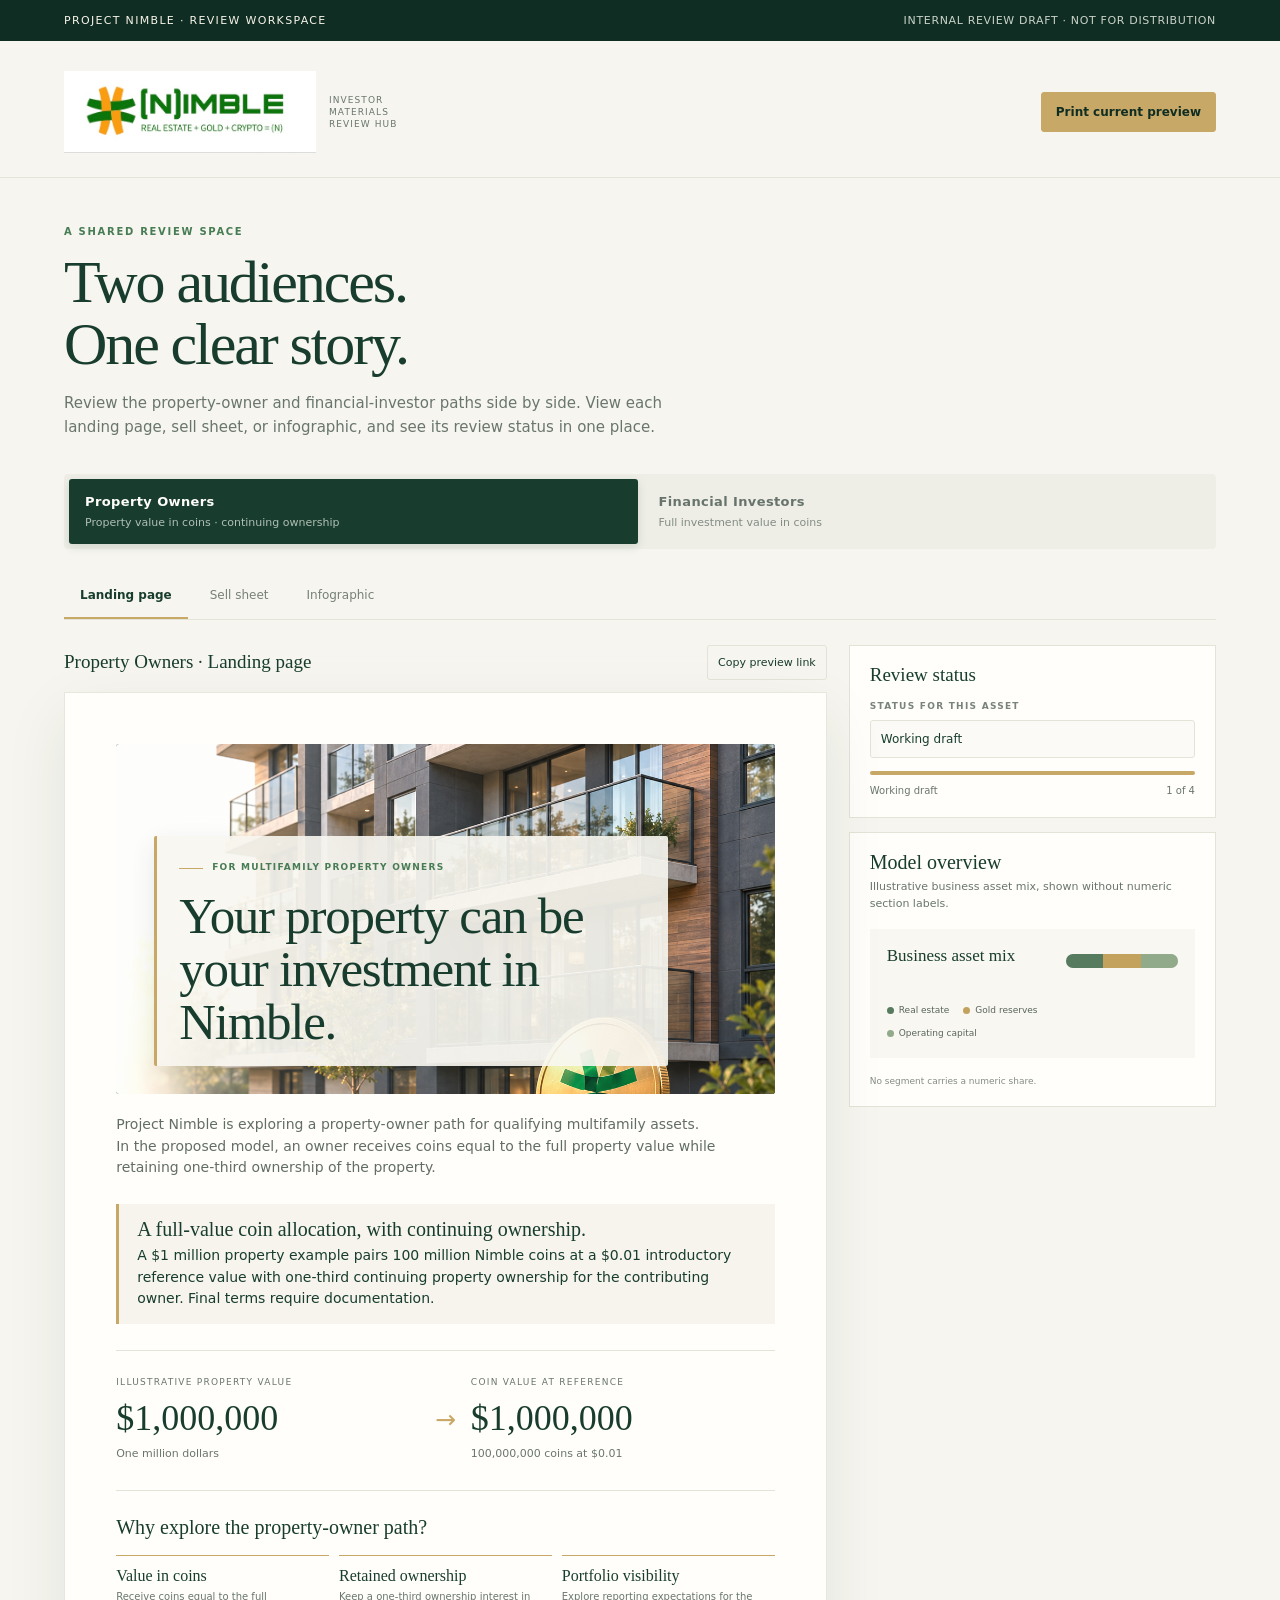
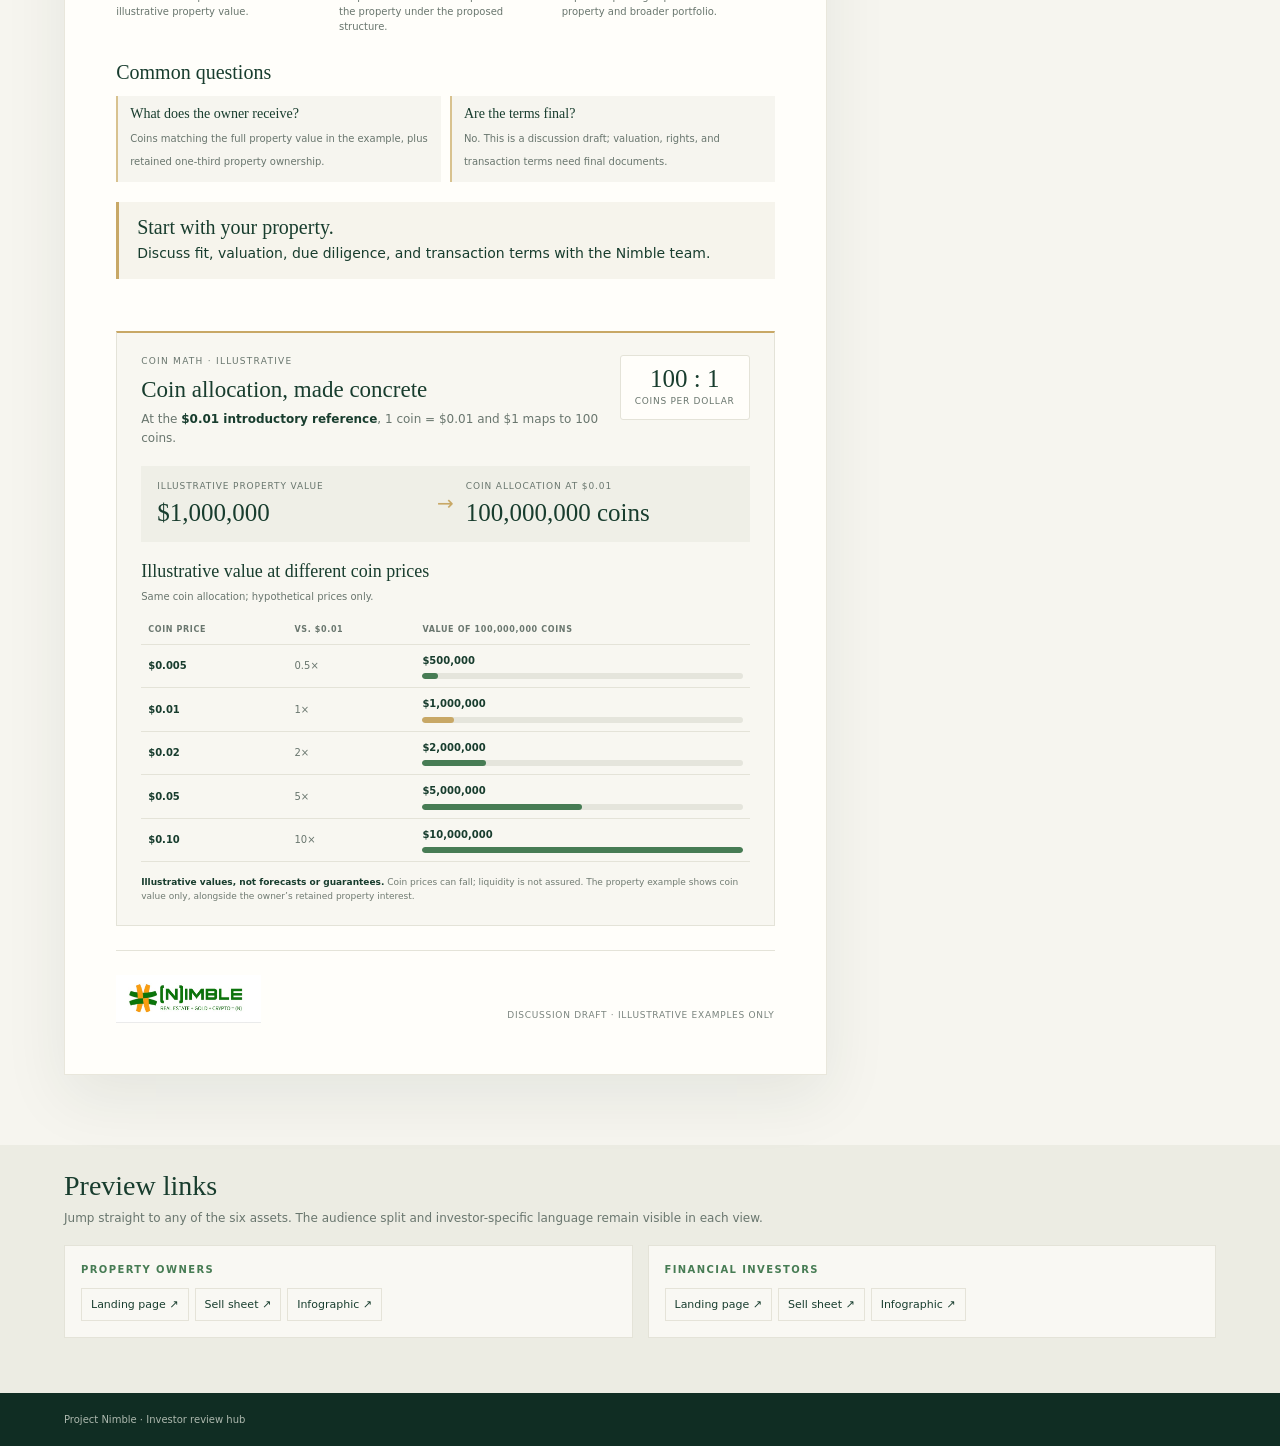
==== commit 43fbd5f5: "Brighten property image and headline panel" ====
--- a/review-hub/index.html
+++ b/review-hub/index.html
@@ -9,7 +9,7 @@
 @media(max-width:900px){.asset-grid{grid-template-columns:1fr}.editor-column{display:grid;grid-template-columns:1fr 1fr;gap:12px}.status-card{grid-column:1/-1}.asset-preview,.preview-inner{min-height:550px}.intro{grid-template-columns:1fr}.version-note{text-align:left}.masthead{padding-top:22px;padding-bottom:20px}}
 @media(max-width:600px){.topbar{font-size:9px}.topbar span:last-child{max-width:140px;text-align:right}.masthead{align-items:flex-start;flex-direction:column}.brand{gap:10px}.official-logo{width:min(220px,62vw)}.brand-meta{max-width:80px}.mast-actions{flex-direction:row;align-items:center}.mast-actions button{padding:8px 10px;font-size:10px}.brand-name{font-size:19px}.intro{padding-top:34px}.intro h1{font-size:40px}.audience-nav{grid-template-columns:1fr}.audience-tab{padding:11px 13px}.workbench{padding-top:18px}.asset-nav{margin-right:-18px}.asset-tab{padding:12px 11px}.asset-grid{gap:14px}.preview-inner{padding:25px 20px}.example-row{gap:9px}.big-stat{font-size:25px}.benefit-grid{grid-template-columns:1fr;gap:5px}.benefit{padding-top:8px}.editor-column{display:flex;flex-direction:column}.faq-list{grid-template-columns:1fr}.link-grid{grid-template-columns:1fr}.global-footer{flex-direction:column}.global-footer span:last-child{text-align:left}.version-note{white-space:normal}.asset-preview,.preview-inner{min-height:580px}.business-allocation{grid-template-columns:1fr}}
 @media print{body{background:white}.topbar,.masthead,.intro,.audience-nav,.asset-nav,.editor-column,.preview-toolbar,.review-links,.global-footer,.toast{display:none!important}.workbench{padding:0}.asset-grid{display:block}.asset-preview{box-shadow:none;border:0}.preview-inner{min-height:10.4in;padding:.5in}.callout,.benefit,.art-stat,.business-allocation{break-inside:avoid}.preview-title{font-size:38px}.preview-footer{margin-top:auto}}
-.coin-scenarios{margin:26px 0 24px;padding:22px 24px;background:#f8f7f1;border:1px solid var(--line);border-top:2px solid var(--gold)}.coin-scenario-head{display:flex;justify-content:space-between;align-items:flex-start;gap:20px}.coin-scenario-head h3{font:23px/1.2 var(--serif);font-weight:400;color:var(--forest);margin:7px 0}.coin-scenario-head p{font-size:12px;color:var(--muted);margin:0}.coin-scenario-head p strong{color:var(--forest)}.coin-ratio-badge{flex:none;text-align:center;background:#fffefa;border:1px solid var(--line);padding:10px 14px;border-radius:3px}.coin-ratio-badge strong{display:block;font:25px/1 var(--serif);color:var(--forest)}.coin-ratio-badge span{display:block;margin-top:4px;font-size:9px;color:var(--muted);letter-spacing:.08em;text-transform:uppercase}.coin-example-line{display:grid;grid-template-columns:1fr auto 1fr;gap:12px;align-items:center;margin:18px 0 19px;padding:14px 16px;background:#efefe7}.coin-example-line div{min-width:0}.coin-example-line span{display:block;font-size:9px;letter-spacing:.1em;text-transform:uppercase;color:var(--muted)}.coin-example-line strong{display:block;font:clamp(17px,2.2vw,25px)/1.2 var(--serif);color:var(--forest);margin-top:4px}.coin-example-line .conversion-arrow{font-size:20px;color:var(--gold);letter-spacing:0}.coin-scenario-subhead{font:18px var(--serif);font-weight:400;color:var(--forest);margin:0 0 7px}.coin-scenario-note{font-size:10px;color:var(--muted);margin:0}.coin-scenario-table-wrap{overflow-x:auto}.coin-scenario-table{border-collapse:collapse;width:100%;margin-top:13px;font-size:10px}.coin-scenario-table th,.coin-scenario-table td{padding:8px 7px;text-align:left;border-bottom:1px solid #e4e3d8}.coin-scenario-table thead th{font-size:8px;line-height:1.35;letter-spacing:.08em;text-transform:uppercase;color:var(--muted);font-weight:700}.coin-scenario-table tbody th{font-weight:650;color:var(--forest);white-space:nowrap}.coin-scenario-table td:nth-child(2){color:var(--muted);white-space:nowrap}.scenario-value{display:block;color:var(--forest);font-weight:700;white-space:nowrap}.scenario-bar{height:6px;background:#e5e5dc;border-radius:99px;overflow:hidden;margin-top:5px}.scenario-bar span{height:100%;display:block;background:var(--leaf);border-radius:99px}.coin-scenario-table .reference-row .scenario-bar span{background:var(--gold)}.coin-scenario-disclaimer{font-size:9px;line-height:1.5;color:#707b72;margin:12px 0 0}.coin-scenario-disclaimer strong{color:var(--forest)}@media(max-width:600px){.coin-scenarios{padding:17px 14px}.coin-scenario-head{gap:10px}.coin-scenario-head h3{font-size:20px}.coin-ratio-badge{padding:8px 9px}.coin-ratio-badge strong{font-size:21px}.coin-example-line{gap:7px;padding:12px 9px}.coin-example-line strong{font-size:16px}.coin-scenario-table{min-width:280px}.coin-scenario-table th,.coin-scenario-table td{padding:7px 4px}}.scenario-view{display:none}.scenario-view.active{display:block}.sell-conversion-visual{display:grid;grid-template-columns:minmax(90px,1fr) auto 112px minmax(110px,1.2fr);align-items:center;gap:12px;padding:20px 15px;background:#eff0e9;border:1px solid var(--line);margin-top:14px}.sell-conversion-step span{display:block;color:var(--muted);font-size:8px;letter-spacing:.1em;text-transform:uppercase}.sell-conversion-step strong{display:block;margin-top:5px;color:var(--forest);font:clamp(16px,2vw,24px)/1.2 var(--serif)}.sell-conversion-step small{display:block;margin-top:3px;font-size:9px;color:var(--muted)}.sell-arrow{color:var(--gold);font-size:23px;text-align:center}.sell-coin-stack{height:66px;display:flex;align-items:center;justify-content:center;position:relative}.sell-coin-stack i{position:absolute;width:36px;height:36px;border-radius:50%;display:grid;place-items:center;border:2px solid #e0c984;background:linear-gradient(145deg,#e7d29d,#bd9c58);color:#284433;font:15px var(--serif);font-style:normal;box-shadow:0 3px 7px #273b2a24}.sell-coin-stack i:nth-child(1){transform:translate(-26px,9px)}.sell-coin-stack i:nth-child(2){transform:translate(-13px,-3px)}.sell-coin-stack i:nth-child(3){transform:translate(0,8px)}.sell-coin-stack i:nth-child(4){transform:translate(13px,-4px)}.sell-coin-stack i:nth-child(5){transform:translate(26px,8px)}.sell-sheet-caption{margin:10px 0 0;color:var(--muted);font-size:10px;text-align:center}.infographic-viz{padding:18px 16px 13px;background:#f0f1eb;border:1px solid var(--line);margin-top:14px}.infographic-chart{height:190px;display:grid;grid-template-columns:repeat(5,minmax(0,1fr));gap:7px;align-items:end;border-bottom:1px solid #bfc8bd;padding:0 3px}.infographic-column{height:100%;min-width:0;display:flex;flex-direction:column;justify-content:flex-end;align-items:center;gap:5px}.infographic-value{font-size:9px;font-weight:700;color:var(--forest);white-space:nowrap}.infographic-track{height:116px;width:100%;display:flex;align-items:flex-end;justify-content:center}.infographic-bar{width:min(60%,40px);min-height:8px;border-radius:3px 3px 0 0;background:linear-gradient(180deg,#7c9e79,#477c54)}.infographic-column.reference .infographic-bar{background:linear-gradient(180deg,#e0c986,#c8a866)}.infographic-price{font-size:9px;font-weight:700;color:var(--forest);white-space:nowrap}.infographic-multiple{font-size:8px;color:var(--muted);white-space:nowrap}.infographic-axis-note{margin:10px 0 0;text-align:center;color:var(--muted);font-size:9px}.coin-scenario-disclaimer{font-size:9px;line-height:1.5;color:#707b72;margin:14px 0 0}.coin-scenario-disclaimer strong{color:var(--forest)}@media(max-width:600px){.sell-conversion-visual{grid-template-columns:minmax(78px,1fr) auto 70px minmax(92px,1.2fr);gap:6px;padding:15px 8px}.sell-coin-stack i{width:28px;height:28px;font-size:12px}.sell-coin-stack i:nth-child(1){transform:translate(-20px,8px)}.sell-coin-stack i:nth-child(2){transform:translate(-10px,-3px)}.sell-coin-stack i:nth-child(4){transform:translate(10px,-4px)}.sell-coin-stack i:nth-child(5){transform:translate(20px,8px)}.infographic-viz{padding:13px 7px 10px}.infographic-chart{gap:3px}.infographic-value{font-size:8px}.infographic-track{height:104px}.infographic-price{font-size:8px}.infographic-multiple{font-size:7px}}.audience-hero-image{display:block;width:100%;height:clamp(155px,22vw,245px);object-fit:cover;object-position:center 59%;margin:0 0 22px;border-radius:3px}.asset-image{display:block;width:100%;height:clamp(105px,17vw,170px);object-fit:cover;object-position:center 58%;margin:14px 0 17px;border-radius:3px}.infographic-image{height:clamp(88px,13vw,125px);object-position:center 54%}@media(max-width:600px){.audience-hero-image{height:165px}.asset-image{height:118px}.infographic-image{height:96px}}.image-hero{position:relative;overflow:hidden;border-radius:3px;margin:0 0 20px;background:var(--deep);isolation:isolate}.image-hero-photo{display:block;width:100%;height:clamp(245px,30vw,350px);object-fit:cover;object-position:center 57%}.image-hero-shade{position:absolute;inset:0;background:linear-gradient(90deg,#102d23d9 0%,#102d2377 49%,#102d2310 100%)}.image-hero-copy{position:absolute;left:clamp(20px,4vw,48px);right:clamp(18px,5vw,60px);bottom:clamp(20px,3.5vw,38px);max-width:650px}.image-hero-copy .preview-kicker{color:#efddb1}.image-hero-copy .preview-kicker:before{background:var(--gold)}.image-hero-copy .preview-title{color:#fffefa;font-size:clamp(31px,4.2vw,51px);line-height:1.04;margin:14px 0 0;max-width:650px;text-shadow:0 2px 18px #102d2350}.sell-sheet-hero .image-hero-photo{height:clamp(205px,25vw,285px);object-position:center 57%}.sell-sheet-hero .image-hero-copy .preview-title{font-size:clamp(27px,3.3vw,40px);max-width:560px}.infographic-hero .image-hero-photo{height:clamp(160px,18vw,205px);object-position:center 56%}.infographic-hero .image-hero-copy{left:clamp(16px,3vw,30px);bottom:18px}.infographic-hero .image-hero-copy .preview-title{font-size:clamp(23px,2.8vw,32px);max-width:520px}.image-hero .preview-kicker{letter-spacing:.14em}.image-hero .preview-kicker:before{background:var(--gold)}.property-image-hero .image-hero-shade{background:linear-gradient(90deg,#102d2380 0%,#102d2340 50%,#102d2308 100%)}@media(max-width:600px){.image-hero-photo{height:230px}.image-hero-copy{left:18px;right:18px;bottom:18px}.image-hero-copy .preview-title{font-size:29px}.sell-sheet-hero .image-hero-photo{height:215px}.sell-sheet-hero .image-hero-copy .preview-title{font-size:26px}.infographic-hero .image-hero-photo{height:170px}.infographic-hero .image-hero-copy{bottom:13px}.infographic-hero .image-hero-copy .preview-title{font-size:23px}}</style>
+.coin-scenarios{margin:26px 0 24px;padding:22px 24px;background:#f8f7f1;border:1px solid var(--line);border-top:2px solid var(--gold)}.coin-scenario-head{display:flex;justify-content:space-between;align-items:flex-start;gap:20px}.coin-scenario-head h3{font:23px/1.2 var(--serif);font-weight:400;color:var(--forest);margin:7px 0}.coin-scenario-head p{font-size:12px;color:var(--muted);margin:0}.coin-scenario-head p strong{color:var(--forest)}.coin-ratio-badge{flex:none;text-align:center;background:#fffefa;border:1px solid var(--line);padding:10px 14px;border-radius:3px}.coin-ratio-badge strong{display:block;font:25px/1 var(--serif);color:var(--forest)}.coin-ratio-badge span{display:block;margin-top:4px;font-size:9px;color:var(--muted);letter-spacing:.08em;text-transform:uppercase}.coin-example-line{display:grid;grid-template-columns:1fr auto 1fr;gap:12px;align-items:center;margin:18px 0 19px;padding:14px 16px;background:#efefe7}.coin-example-line div{min-width:0}.coin-example-line span{display:block;font-size:9px;letter-spacing:.1em;text-transform:uppercase;color:var(--muted)}.coin-example-line strong{display:block;font:clamp(17px,2.2vw,25px)/1.2 var(--serif);color:var(--forest);margin-top:4px}.coin-example-line .conversion-arrow{font-size:20px;color:var(--gold);letter-spacing:0}.coin-scenario-subhead{font:18px var(--serif);font-weight:400;color:var(--forest);margin:0 0 7px}.coin-scenario-note{font-size:10px;color:var(--muted);margin:0}.coin-scenario-table-wrap{overflow-x:auto}.coin-scenario-table{border-collapse:collapse;width:100%;margin-top:13px;font-size:10px}.coin-scenario-table th,.coin-scenario-table td{padding:8px 7px;text-align:left;border-bottom:1px solid #e4e3d8}.coin-scenario-table thead th{font-size:8px;line-height:1.35;letter-spacing:.08em;text-transform:uppercase;color:var(--muted);font-weight:700}.coin-scenario-table tbody th{font-weight:650;color:var(--forest);white-space:nowrap}.coin-scenario-table td:nth-child(2){color:var(--muted);white-space:nowrap}.scenario-value{display:block;color:var(--forest);font-weight:700;white-space:nowrap}.scenario-bar{height:6px;background:#e5e5dc;border-radius:99px;overflow:hidden;margin-top:5px}.scenario-bar span{height:100%;display:block;background:var(--leaf);border-radius:99px}.coin-scenario-table .reference-row .scenario-bar span{background:var(--gold)}.coin-scenario-disclaimer{font-size:9px;line-height:1.5;color:#707b72;margin:12px 0 0}.coin-scenario-disclaimer strong{color:var(--forest)}@media(max-width:600px){.coin-scenarios{padding:17px 14px}.coin-scenario-head{gap:10px}.coin-scenario-head h3{font-size:20px}.coin-ratio-badge{padding:8px 9px}.coin-ratio-badge strong{font-size:21px}.coin-example-line{gap:7px;padding:12px 9px}.coin-example-line strong{font-size:16px}.coin-scenario-table{min-width:280px}.coin-scenario-table th,.coin-scenario-table td{padding:7px 4px}}.scenario-view{display:none}.scenario-view.active{display:block}.sell-conversion-visual{display:grid;grid-template-columns:minmax(90px,1fr) auto 112px minmax(110px,1.2fr);align-items:center;gap:12px;padding:20px 15px;background:#eff0e9;border:1px solid var(--line);margin-top:14px}.sell-conversion-step span{display:block;color:var(--muted);font-size:8px;letter-spacing:.1em;text-transform:uppercase}.sell-conversion-step strong{display:block;margin-top:5px;color:var(--forest);font:clamp(16px,2vw,24px)/1.2 var(--serif)}.sell-conversion-step small{display:block;margin-top:3px;font-size:9px;color:var(--muted)}.sell-arrow{color:var(--gold);font-size:23px;text-align:center}.sell-coin-stack{height:66px;display:flex;align-items:center;justify-content:center;position:relative}.sell-coin-stack i{position:absolute;width:36px;height:36px;border-radius:50%;display:grid;place-items:center;border:2px solid #e0c984;background:linear-gradient(145deg,#e7d29d,#bd9c58);color:#284433;font:15px var(--serif);font-style:normal;box-shadow:0 3px 7px #273b2a24}.sell-coin-stack i:nth-child(1){transform:translate(-26px,9px)}.sell-coin-stack i:nth-child(2){transform:translate(-13px,-3px)}.sell-coin-stack i:nth-child(3){transform:translate(0,8px)}.sell-coin-stack i:nth-child(4){transform:translate(13px,-4px)}.sell-coin-stack i:nth-child(5){transform:translate(26px,8px)}.sell-sheet-caption{margin:10px 0 0;color:var(--muted);font-size:10px;text-align:center}.infographic-viz{padding:18px 16px 13px;background:#f0f1eb;border:1px solid var(--line);margin-top:14px}.infographic-chart{height:190px;display:grid;grid-template-columns:repeat(5,minmax(0,1fr));gap:7px;align-items:end;border-bottom:1px solid #bfc8bd;padding:0 3px}.infographic-column{height:100%;min-width:0;display:flex;flex-direction:column;justify-content:flex-end;align-items:center;gap:5px}.infographic-value{font-size:9px;font-weight:700;color:var(--forest);white-space:nowrap}.infographic-track{height:116px;width:100%;display:flex;align-items:flex-end;justify-content:center}.infographic-bar{width:min(60%,40px);min-height:8px;border-radius:3px 3px 0 0;background:linear-gradient(180deg,#7c9e79,#477c54)}.infographic-column.reference .infographic-bar{background:linear-gradient(180deg,#e0c986,#c8a866)}.infographic-price{font-size:9px;font-weight:700;color:var(--forest);white-space:nowrap}.infographic-multiple{font-size:8px;color:var(--muted);white-space:nowrap}.infographic-axis-note{margin:10px 0 0;text-align:center;color:var(--muted);font-size:9px}.coin-scenario-disclaimer{font-size:9px;line-height:1.5;color:#707b72;margin:14px 0 0}.coin-scenario-disclaimer strong{color:var(--forest)}@media(max-width:600px){.sell-conversion-visual{grid-template-columns:minmax(78px,1fr) auto 70px minmax(92px,1.2fr);gap:6px;padding:15px 8px}.sell-coin-stack i{width:28px;height:28px;font-size:12px}.sell-coin-stack i:nth-child(1){transform:translate(-20px,8px)}.sell-coin-stack i:nth-child(2){transform:translate(-10px,-3px)}.sell-coin-stack i:nth-child(4){transform:translate(10px,-4px)}.sell-coin-stack i:nth-child(5){transform:translate(20px,8px)}.infographic-viz{padding:13px 7px 10px}.infographic-chart{gap:3px}.infographic-value{font-size:8px}.infographic-track{height:104px}.infographic-price{font-size:8px}.infographic-multiple{font-size:7px}}.audience-hero-image{display:block;width:100%;height:clamp(155px,22vw,245px);object-fit:cover;object-position:center 59%;margin:0 0 22px;border-radius:3px}.asset-image{display:block;width:100%;height:clamp(105px,17vw,170px);object-fit:cover;object-position:center 58%;margin:14px 0 17px;border-radius:3px}.infographic-image{height:clamp(88px,13vw,125px);object-position:center 54%}@media(max-width:600px){.audience-hero-image{height:165px}.asset-image{height:118px}.infographic-image{height:96px}}.image-hero{position:relative;overflow:hidden;border-radius:3px;margin:0 0 20px;background:var(--deep);isolation:isolate}.image-hero-photo{display:block;width:100%;height:clamp(245px,30vw,350px);object-fit:cover;object-position:center 57%}.image-hero-shade{position:absolute;inset:0;background:linear-gradient(90deg,#102d23d9 0%,#102d2377 49%,#102d2310 100%)}.image-hero-copy{position:absolute;left:clamp(20px,4vw,48px);right:clamp(18px,5vw,60px);bottom:clamp(20px,3.5vw,38px);max-width:650px}.image-hero-copy .preview-kicker{color:#efddb1}.image-hero-copy .preview-kicker:before{background:var(--gold)}.image-hero-copy .preview-title{color:#fffefa;font-size:clamp(31px,4.2vw,51px);line-height:1.04;margin:14px 0 0;max-width:650px;text-shadow:0 2px 18px #102d2350}.sell-sheet-hero .image-hero-photo{height:clamp(205px,25vw,285px);object-position:center 57%}.sell-sheet-hero .image-hero-copy .preview-title{font-size:clamp(27px,3.3vw,40px);max-width:560px}.infographic-hero .image-hero-photo{height:clamp(160px,18vw,205px);object-position:center 56%}.infographic-hero .image-hero-copy{left:clamp(16px,3vw,30px);bottom:18px}.infographic-hero .image-hero-copy .preview-title{font-size:clamp(23px,2.8vw,32px);max-width:520px}.image-hero .preview-kicker{letter-spacing:.14em}.image-hero .preview-kicker:before{background:var(--gold)}.property-image-hero .image-hero-shade{background:linear-gradient(90deg,#102d2380 0%,#102d2340 50%,#102d2308 100%)}@media(max-width:600px){.image-hero-photo{height:230px}.image-hero-copy{left:18px;right:18px;bottom:18px}.image-hero-copy .preview-title{font-size:29px}.sell-sheet-hero .image-hero-photo{height:215px}.sell-sheet-hero .image-hero-copy .preview-title{font-size:26px}.infographic-hero .image-hero-photo{height:170px}.infographic-hero .image-hero-copy{bottom:13px}.infographic-hero .image-hero-copy .preview-title{font-size:23px}}.property-image-hero .image-hero-photo{filter:brightness(1.16) saturate(1.08);object-position:center 64%}.property-image-hero .image-hero-shade{background:linear-gradient(90deg,#f6f5ef35 0%,#f6f5ef12 55%,transparent 100%)}.property-image-hero .image-hero-copy{left:clamp(18px,3.5vw,38px);right:auto;bottom:clamp(16px,3vw,28px);width:min(78%,620px);max-width:620px;padding:17px 22px;background:#f8f7f0e8;border-left:3px solid var(--gold);border-radius:2px;box-shadow:0 8px 24px #183d2e19}.property-image-hero .image-hero-copy .preview-kicker{color:var(--leaf)}.property-image-hero .image-hero-copy .preview-title{color:var(--forest);text-shadow:none}@media(max-width:600px){.property-image-hero .image-hero-photo{object-position:center 62%}.property-image-hero .image-hero-copy{left:12px;right:12px;bottom:12px;width:auto;max-width:none;padding:12px 14px}.property-image-hero .image-hero-copy .preview-title{font-size:25px;line-height:1.08}}</style>
 </head>
 <body>
 <div class="topbar"><span>Project Nimble · Review workspace</span><span>Internal review draft · Not for distribution</span></div>
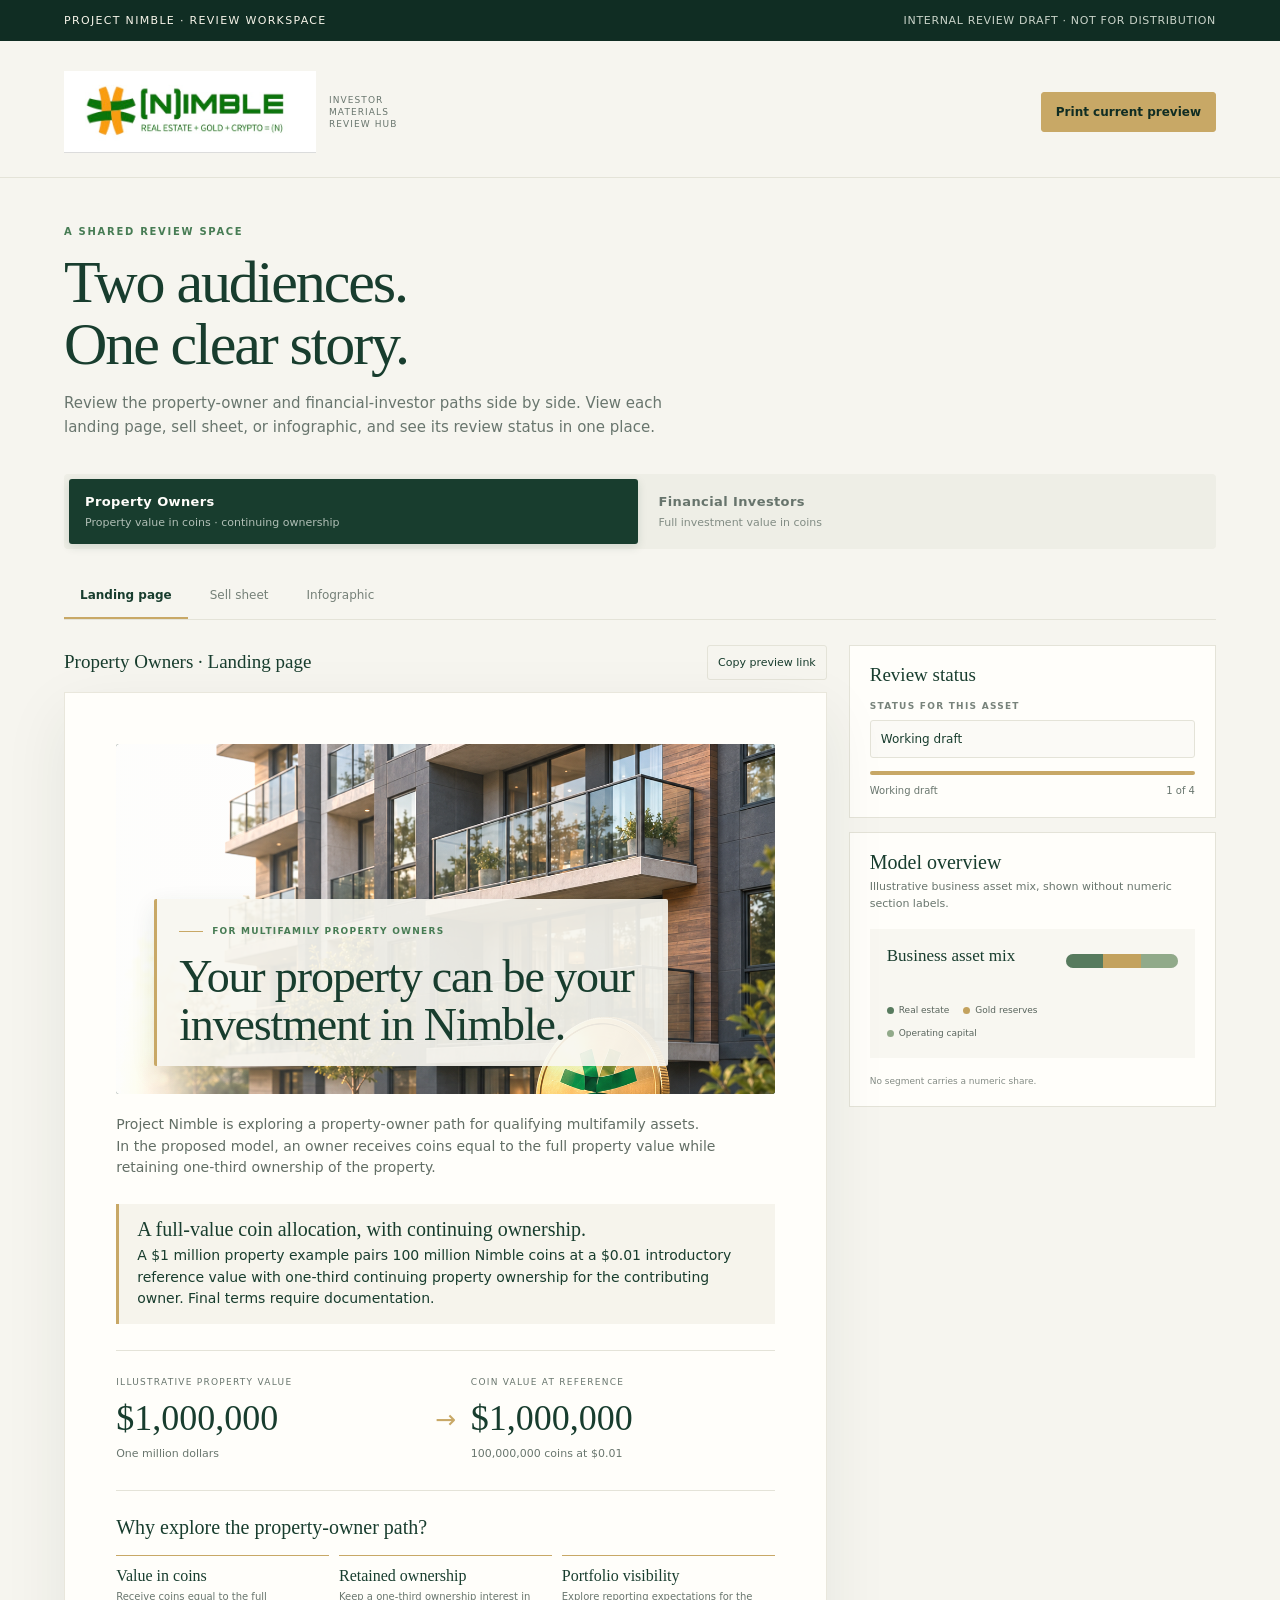
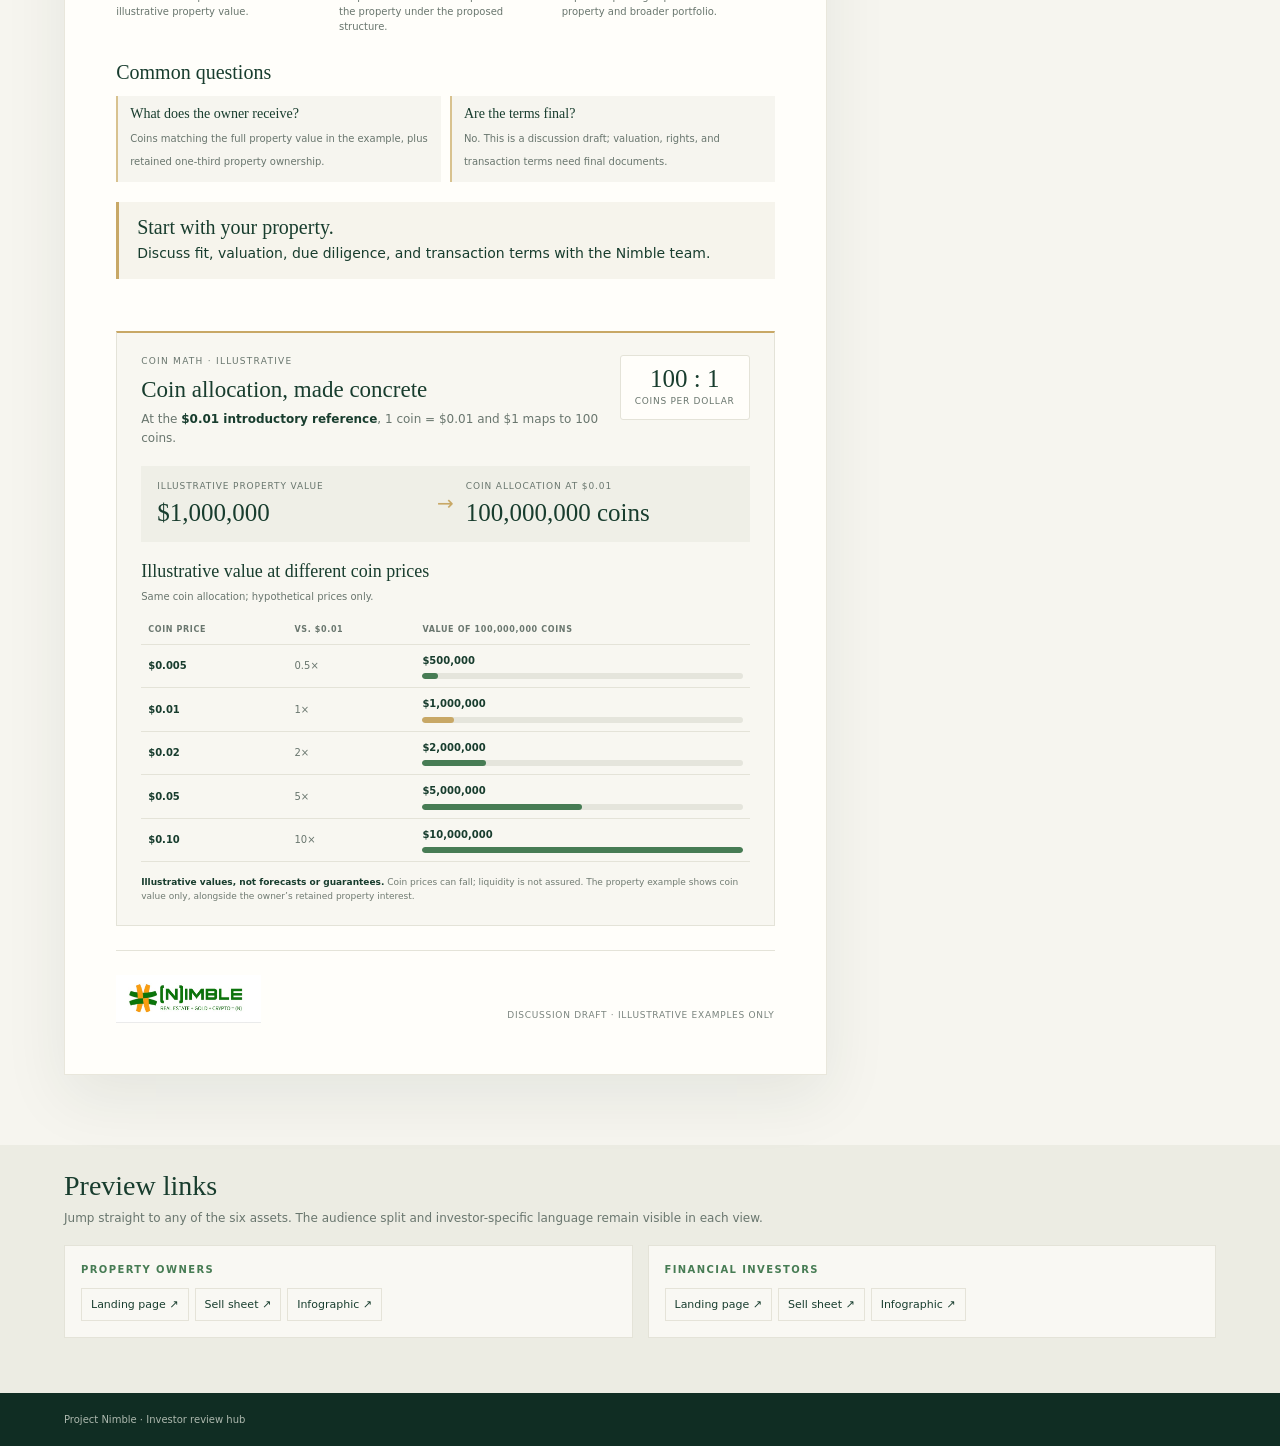
==== commit 66963a6d: "Match headline scale across audience versions" ====
--- a/review-hub/index.html
+++ b/review-hub/index.html
@@ -9,7 +9,28 @@
 @media(max-width:900px){.asset-grid{grid-template-columns:1fr}.editor-column{display:grid;grid-template-columns:1fr 1fr;gap:12px}.status-card{grid-column:1/-1}.asset-preview,.preview-inner{min-height:550px}.intro{grid-template-columns:1fr}.version-note{text-align:left}.masthead{padding-top:22px;padding-bottom:20px}}
 @media(max-width:600px){.topbar{font-size:9px}.topbar span:last-child{max-width:140px;text-align:right}.masthead{align-items:flex-start;flex-direction:column}.brand{gap:10px}.official-logo{width:min(220px,62vw)}.brand-meta{max-width:80px}.mast-actions{flex-direction:row;align-items:center}.mast-actions button{padding:8px 10px;font-size:10px}.brand-name{font-size:19px}.intro{padding-top:34px}.intro h1{font-size:40px}.audience-nav{grid-template-columns:1fr}.audience-tab{padding:11px 13px}.workbench{padding-top:18px}.asset-nav{margin-right:-18px}.asset-tab{padding:12px 11px}.asset-grid{gap:14px}.preview-inner{padding:25px 20px}.example-row{gap:9px}.big-stat{font-size:25px}.benefit-grid{grid-template-columns:1fr;gap:5px}.benefit{padding-top:8px}.editor-column{display:flex;flex-direction:column}.faq-list{grid-template-columns:1fr}.link-grid{grid-template-columns:1fr}.global-footer{flex-direction:column}.global-footer span:last-child{text-align:left}.version-note{white-space:normal}.asset-preview,.preview-inner{min-height:580px}.business-allocation{grid-template-columns:1fr}}
 @media print{body{background:white}.topbar,.masthead,.intro,.audience-nav,.asset-nav,.editor-column,.preview-toolbar,.review-links,.global-footer,.toast{display:none!important}.workbench{padding:0}.asset-grid{display:block}.asset-preview{box-shadow:none;border:0}.preview-inner{min-height:10.4in;padding:.5in}.callout,.benefit,.art-stat,.business-allocation{break-inside:avoid}.preview-title{font-size:38px}.preview-footer{margin-top:auto}}
-.coin-scenarios{margin:26px 0 24px;padding:22px 24px;background:#f8f7f1;border:1px solid var(--line);border-top:2px solid var(--gold)}.coin-scenario-head{display:flex;justify-content:space-between;align-items:flex-start;gap:20px}.coin-scenario-head h3{font:23px/1.2 var(--serif);font-weight:400;color:var(--forest);margin:7px 0}.coin-scenario-head p{font-size:12px;color:var(--muted);margin:0}.coin-scenario-head p strong{color:var(--forest)}.coin-ratio-badge{flex:none;text-align:center;background:#fffefa;border:1px solid var(--line);padding:10px 14px;border-radius:3px}.coin-ratio-badge strong{display:block;font:25px/1 var(--serif);color:var(--forest)}.coin-ratio-badge span{display:block;margin-top:4px;font-size:9px;color:var(--muted);letter-spacing:.08em;text-transform:uppercase}.coin-example-line{display:grid;grid-template-columns:1fr auto 1fr;gap:12px;align-items:center;margin:18px 0 19px;padding:14px 16px;background:#efefe7}.coin-example-line div{min-width:0}.coin-example-line span{display:block;font-size:9px;letter-spacing:.1em;text-transform:uppercase;color:var(--muted)}.coin-example-line strong{display:block;font:clamp(17px,2.2vw,25px)/1.2 var(--serif);color:var(--forest);margin-top:4px}.coin-example-line .conversion-arrow{font-size:20px;color:var(--gold);letter-spacing:0}.coin-scenario-subhead{font:18px var(--serif);font-weight:400;color:var(--forest);margin:0 0 7px}.coin-scenario-note{font-size:10px;color:var(--muted);margin:0}.coin-scenario-table-wrap{overflow-x:auto}.coin-scenario-table{border-collapse:collapse;width:100%;margin-top:13px;font-size:10px}.coin-scenario-table th,.coin-scenario-table td{padding:8px 7px;text-align:left;border-bottom:1px solid #e4e3d8}.coin-scenario-table thead th{font-size:8px;line-height:1.35;letter-spacing:.08em;text-transform:uppercase;color:var(--muted);font-weight:700}.coin-scenario-table tbody th{font-weight:650;color:var(--forest);white-space:nowrap}.coin-scenario-table td:nth-child(2){color:var(--muted);white-space:nowrap}.scenario-value{display:block;color:var(--forest);font-weight:700;white-space:nowrap}.scenario-bar{height:6px;background:#e5e5dc;border-radius:99px;overflow:hidden;margin-top:5px}.scenario-bar span{height:100%;display:block;background:var(--leaf);border-radius:99px}.coin-scenario-table .reference-row .scenario-bar span{background:var(--gold)}.coin-scenario-disclaimer{font-size:9px;line-height:1.5;color:#707b72;margin:12px 0 0}.coin-scenario-disclaimer strong{color:var(--forest)}@media(max-width:600px){.coin-scenarios{padding:17px 14px}.coin-scenario-head{gap:10px}.coin-scenario-head h3{font-size:20px}.coin-ratio-badge{padding:8px 9px}.coin-ratio-badge strong{font-size:21px}.coin-example-line{gap:7px;padding:12px 9px}.coin-example-line strong{font-size:16px}.coin-scenario-table{min-width:280px}.coin-scenario-table th,.coin-scenario-table td{padding:7px 4px}}.scenario-view{display:none}.scenario-view.active{display:block}.sell-conversion-visual{display:grid;grid-template-columns:minmax(90px,1fr) auto 112px minmax(110px,1.2fr);align-items:center;gap:12px;padding:20px 15px;background:#eff0e9;border:1px solid var(--line);margin-top:14px}.sell-conversion-step span{display:block;color:var(--muted);font-size:8px;letter-spacing:.1em;text-transform:uppercase}.sell-conversion-step strong{display:block;margin-top:5px;color:var(--forest);font:clamp(16px,2vw,24px)/1.2 var(--serif)}.sell-conversion-step small{display:block;margin-top:3px;font-size:9px;color:var(--muted)}.sell-arrow{color:var(--gold);font-size:23px;text-align:center}.sell-coin-stack{height:66px;display:flex;align-items:center;justify-content:center;position:relative}.sell-coin-stack i{position:absolute;width:36px;height:36px;border-radius:50%;display:grid;place-items:center;border:2px solid #e0c984;background:linear-gradient(145deg,#e7d29d,#bd9c58);color:#284433;font:15px var(--serif);font-style:normal;box-shadow:0 3px 7px #273b2a24}.sell-coin-stack i:nth-child(1){transform:translate(-26px,9px)}.sell-coin-stack i:nth-child(2){transform:translate(-13px,-3px)}.sell-coin-stack i:nth-child(3){transform:translate(0,8px)}.sell-coin-stack i:nth-child(4){transform:translate(13px,-4px)}.sell-coin-stack i:nth-child(5){transform:translate(26px,8px)}.sell-sheet-caption{margin:10px 0 0;color:var(--muted);font-size:10px;text-align:center}.infographic-viz{padding:18px 16px 13px;background:#f0f1eb;border:1px solid var(--line);margin-top:14px}.infographic-chart{height:190px;display:grid;grid-template-columns:repeat(5,minmax(0,1fr));gap:7px;align-items:end;border-bottom:1px solid #bfc8bd;padding:0 3px}.infographic-column{height:100%;min-width:0;display:flex;flex-direction:column;justify-content:flex-end;align-items:center;gap:5px}.infographic-value{font-size:9px;font-weight:700;color:var(--forest);white-space:nowrap}.infographic-track{height:116px;width:100%;display:flex;align-items:flex-end;justify-content:center}.infographic-bar{width:min(60%,40px);min-height:8px;border-radius:3px 3px 0 0;background:linear-gradient(180deg,#7c9e79,#477c54)}.infographic-column.reference .infographic-bar{background:linear-gradient(180deg,#e0c986,#c8a866)}.infographic-price{font-size:9px;font-weight:700;color:var(--forest);white-space:nowrap}.infographic-multiple{font-size:8px;color:var(--muted);white-space:nowrap}.infographic-axis-note{margin:10px 0 0;text-align:center;color:var(--muted);font-size:9px}.coin-scenario-disclaimer{font-size:9px;line-height:1.5;color:#707b72;margin:14px 0 0}.coin-scenario-disclaimer strong{color:var(--forest)}@media(max-width:600px){.sell-conversion-visual{grid-template-columns:minmax(78px,1fr) auto 70px minmax(92px,1.2fr);gap:6px;padding:15px 8px}.sell-coin-stack i{width:28px;height:28px;font-size:12px}.sell-coin-stack i:nth-child(1){transform:translate(-20px,8px)}.sell-coin-stack i:nth-child(2){transform:translate(-10px,-3px)}.sell-coin-stack i:nth-child(4){transform:translate(10px,-4px)}.sell-coin-stack i:nth-child(5){transform:translate(20px,8px)}.infographic-viz{padding:13px 7px 10px}.infographic-chart{gap:3px}.infographic-value{font-size:8px}.infographic-track{height:104px}.infographic-price{font-size:8px}.infographic-multiple{font-size:7px}}.audience-hero-image{display:block;width:100%;height:clamp(155px,22vw,245px);object-fit:cover;object-position:center 59%;margin:0 0 22px;border-radius:3px}.asset-image{display:block;width:100%;height:clamp(105px,17vw,170px);object-fit:cover;object-position:center 58%;margin:14px 0 17px;border-radius:3px}.infographic-image{height:clamp(88px,13vw,125px);object-position:center 54%}@media(max-width:600px){.audience-hero-image{height:165px}.asset-image{height:118px}.infographic-image{height:96px}}.image-hero{position:relative;overflow:hidden;border-radius:3px;margin:0 0 20px;background:var(--deep);isolation:isolate}.image-hero-photo{display:block;width:100%;height:clamp(245px,30vw,350px);object-fit:cover;object-position:center 57%}.image-hero-shade{position:absolute;inset:0;background:linear-gradient(90deg,#102d23d9 0%,#102d2377 49%,#102d2310 100%)}.image-hero-copy{position:absolute;left:clamp(20px,4vw,48px);right:clamp(18px,5vw,60px);bottom:clamp(20px,3.5vw,38px);max-width:650px}.image-hero-copy .preview-kicker{color:#efddb1}.image-hero-copy .preview-kicker:before{background:var(--gold)}.image-hero-copy .preview-title{color:#fffefa;font-size:clamp(31px,4.2vw,51px);line-height:1.04;margin:14px 0 0;max-width:650px;text-shadow:0 2px 18px #102d2350}.sell-sheet-hero .image-hero-photo{height:clamp(205px,25vw,285px);object-position:center 57%}.sell-sheet-hero .image-hero-copy .preview-title{font-size:clamp(27px,3.3vw,40px);max-width:560px}.infographic-hero .image-hero-photo{height:clamp(160px,18vw,205px);object-position:center 56%}.infographic-hero .image-hero-copy{left:clamp(16px,3vw,30px);bottom:18px}.infographic-hero .image-hero-copy .preview-title{font-size:clamp(23px,2.8vw,32px);max-width:520px}.image-hero .preview-kicker{letter-spacing:.14em}.image-hero .preview-kicker:before{background:var(--gold)}.property-image-hero .image-hero-shade{background:linear-gradient(90deg,#102d2380 0%,#102d2340 50%,#102d2308 100%)}@media(max-width:600px){.image-hero-photo{height:230px}.image-hero-copy{left:18px;right:18px;bottom:18px}.image-hero-copy .preview-title{font-size:29px}.sell-sheet-hero .image-hero-photo{height:215px}.sell-sheet-hero .image-hero-copy .preview-title{font-size:26px}.infographic-hero .image-hero-photo{height:170px}.infographic-hero .image-hero-copy{bottom:13px}.infographic-hero .image-hero-copy .preview-title{font-size:23px}}.property-image-hero .image-hero-photo{filter:brightness(1.16) saturate(1.08);object-position:center 64%}.property-image-hero .image-hero-shade{background:linear-gradient(90deg,#f6f5ef35 0%,#f6f5ef12 55%,transparent 100%)}.property-image-hero .image-hero-copy{left:clamp(18px,3.5vw,38px);right:auto;bottom:clamp(16px,3vw,28px);width:min(78%,620px);max-width:620px;padding:17px 22px;background:#f8f7f0e8;border-left:3px solid var(--gold);border-radius:2px;box-shadow:0 8px 24px #183d2e19}.property-image-hero .image-hero-copy .preview-kicker{color:var(--leaf)}.property-image-hero .image-hero-copy .preview-title{color:var(--forest);text-shadow:none}@media(max-width:600px){.property-image-hero .image-hero-photo{object-position:center 62%}.property-image-hero .image-hero-copy{left:12px;right:12px;bottom:12px;width:auto;max-width:none;padding:12px 14px}.property-image-hero .image-hero-copy .preview-title{font-size:25px;line-height:1.08}}</style>
+.coin-scenarios{margin:26px 0 24px;padding:22px 24px;background:#f8f7f1;border:1px solid var(--line);border-top:2px solid var(--gold)}.coin-scenario-head{display:flex;justify-content:space-between;align-items:flex-start;gap:20px}.coin-scenario-head h3{font:23px/1.2 var(--serif);font-weight:400;color:var(--forest);margin:7px 0}.coin-scenario-head p{font-size:12px;color:var(--muted);margin:0}.coin-scenario-head p strong{color:var(--forest)}.coin-ratio-badge{flex:none;text-align:center;background:#fffefa;border:1px solid var(--line);padding:10px 14px;border-radius:3px}.coin-ratio-badge strong{display:block;font:25px/1 var(--serif);color:var(--forest)}.coin-ratio-badge span{display:block;margin-top:4px;font-size:9px;color:var(--muted);letter-spacing:.08em;text-transform:uppercase}.coin-example-line{display:grid;grid-template-columns:1fr auto 1fr;gap:12px;align-items:center;margin:18px 0 19px;padding:14px 16px;background:#efefe7}.coin-example-line div{min-width:0}.coin-example-line span{display:block;font-size:9px;letter-spacing:.1em;text-transform:uppercase;color:var(--muted)}.coin-example-line strong{display:block;font:clamp(17px,2.2vw,25px)/1.2 var(--serif);color:var(--forest);margin-top:4px}.coin-example-line .conversion-arrow{font-size:20px;color:var(--gold);letter-spacing:0}.coin-scenario-subhead{font:18px var(--serif);font-weight:400;color:var(--forest);margin:0 0 7px}.coin-scenario-note{font-size:10px;color:var(--muted);margin:0}.coin-scenario-table-wrap{overflow-x:auto}.coin-scenario-table{border-collapse:collapse;width:100%;margin-top:13px;font-size:10px}.coin-scenario-table th,.coin-scenario-table td{padding:8px 7px;text-align:left;border-bottom:1px solid #e4e3d8}.coin-scenario-table thead th{font-size:8px;line-height:1.35;letter-spacing:.08em;text-transform:uppercase;color:var(--muted);font-weight:700}.coin-scenario-table tbody th{font-weight:650;color:var(--forest);white-space:nowrap}.coin-scenario-table td:nth-child(2){color:var(--muted);white-space:nowrap}.scenario-value{display:block;color:var(--forest);font-weight:700;white-space:nowrap}.scenario-bar{height:6px;background:#e5e5dc;border-radius:99px;overflow:hidden;margin-top:5px}.scenario-bar span{height:100%;display:block;background:var(--leaf);border-radius:99px}.coin-scenario-table .reference-row .scenario-bar span{background:var(--gold)}.coin-scenario-disclaimer{font-size:9px;line-height:1.5;color:#707b72;margin:12px 0 0}.coin-scenario-disclaimer strong{color:var(--forest)}@media(max-width:600px){.coin-scenarios{padding:17px 14px}.coin-scenario-head{gap:10px}.coin-scenario-head h3{font-size:20px}.coin-ratio-badge{padding:8px 9px}.coin-ratio-badge strong{font-size:21px}.coin-example-line{gap:7px;padding:12px 9px}.coin-example-line strong{font-size:16px}.coin-scenario-table{min-width:280px}.coin-scenario-table th,.coin-scenario-table td{padding:7px 4px}}.scenario-view{display:none}.scenario-view.active{display:block}.sell-conversion-visual{display:grid;grid-template-columns:minmax(90px,1fr) auto 112px minmax(110px,1.2fr);align-items:center;gap:12px;padding:20px 15px;background:#eff0e9;border:1px solid var(--line);margin-top:14px}.sell-conversion-step span{display:block;color:var(--muted);font-size:8px;letter-spacing:.1em;text-transform:uppercase}.sell-conversion-step strong{display:block;margin-top:5px;color:var(--forest);font:clamp(16px,2vw,24px)/1.2 var(--serif)}.sell-conversion-step small{display:block;margin-top:3px;font-size:9px;color:var(--muted)}.sell-arrow{color:var(--gold);font-size:23px;text-align:center}.sell-coin-stack{height:66px;display:flex;align-items:center;justify-content:center;position:relative}.sell-coin-stack i{position:absolute;width:36px;height:36px;border-radius:50%;display:grid;place-items:center;border:2px solid #e0c984;background:linear-gradient(145deg,#e7d29d,#bd9c58);color:#284433;font:15px var(--serif);font-style:normal;box-shadow:0 3px 7px #273b2a24}.sell-coin-stack i:nth-child(1){transform:translate(-26px,9px)}.sell-coin-stack i:nth-child(2){transform:translate(-13px,-3px)}.sell-coin-stack i:nth-child(3){transform:translate(0,8px)}.sell-coin-stack i:nth-child(4){transform:translate(13px,-4px)}.sell-coin-stack i:nth-child(5){transform:translate(26px,8px)}.sell-sheet-caption{margin:10px 0 0;color:var(--muted);font-size:10px;text-align:center}.infographic-viz{padding:18px 16px 13px;background:#f0f1eb;border:1px solid var(--line);margin-top:14px}.infographic-chart{height:190px;display:grid;grid-template-columns:repeat(5,minmax(0,1fr));gap:7px;align-items:end;border-bottom:1px solid #bfc8bd;padding:0 3px}.infographic-column{height:100%;min-width:0;display:flex;flex-direction:column;justify-content:flex-end;align-items:center;gap:5px}.infographic-value{font-size:9px;font-weight:700;color:var(--forest);white-space:nowrap}.infographic-track{height:116px;width:100%;display:flex;align-items:flex-end;justify-content:center}.infographic-bar{width:min(60%,40px);min-height:8px;border-radius:3px 3px 0 0;background:linear-gradient(180deg,#7c9e79,#477c54)}.infographic-column.reference .infographic-bar{background:linear-gradient(180deg,#e0c986,#c8a866)}.infographic-price{font-size:9px;font-weight:700;color:var(--forest);white-space:nowrap}.infographic-multiple{font-size:8px;color:var(--muted);white-space:nowrap}.infographic-axis-note{margin:10px 0 0;text-align:center;color:var(--muted);font-size:9px}.coin-scenario-disclaimer{font-size:9px;line-height:1.5;color:#707b72;margin:14px 0 0}.coin-scenario-disclaimer strong{color:var(--forest)}@media(max-width:600px){.sell-conversion-visual{grid-template-columns:minmax(78px,1fr) auto 70px minmax(92px,1.2fr);gap:6px;padding:15px 8px}.sell-coin-stack i{width:28px;height:28px;font-size:12px}.sell-coin-stack i:nth-child(1){transform:translate(-20px,8px)}.sell-coin-stack i:nth-child(2){transform:translate(-10px,-3px)}.sell-coin-stack i:nth-child(4){transform:translate(10px,-4px)}.sell-coin-stack i:nth-child(5){transform:translate(20px,8px)}.infographic-viz{padding:13px 7px 10px}.infographic-chart{gap:3px}.infographic-value{font-size:8px}.infographic-track{height:104px}.infographic-price{font-size:8px}.infographic-multiple{font-size:7px}}.audience-hero-image{display:block;width:100%;height:clamp(155px,22vw,245px);object-fit:cover;object-position:center 59%;margin:0 0 22px;border-radius:3px}.asset-image{display:block;width:100%;height:clamp(105px,17vw,170px);object-fit:cover;object-position:center 58%;margin:14px 0 17px;border-radius:3px}.infographic-image{height:clamp(88px,13vw,125px);object-position:center 54%}@media(max-width:600px){.audience-hero-image{height:165px}.asset-image{height:118px}.infographic-image{height:96px}}.image-hero{position:relative;overflow:hidden;border-radius:3px;margin:0 0 20px;background:var(--deep);isolation:isolate}.image-hero-photo{display:block;width:100%;height:clamp(245px,30vw,350px);object-fit:cover;object-position:center 57%}.image-hero-shade{position:absolute;inset:0;background:linear-gradient(90deg,#102d23d9 0%,#102d2377 49%,#102d2310 100%)}.image-hero-copy{position:absolute;left:clamp(20px,4vw,48px);right:clamp(18px,5vw,60px);bottom:clamp(20px,3.5vw,38px);max-width:650px}.image-hero-copy .preview-kicker{color:#efddb1}.image-hero-copy .preview-kicker:before{background:var(--gold)}.image-hero-copy .preview-title{color:#fffefa;font-size:clamp(31px,4.2vw,51px);line-height:1.04;margin:14px 0 0;max-width:650px;text-shadow:0 2px 18px #102d2350}.sell-sheet-hero .image-hero-photo{height:clamp(205px,25vw,285px);object-position:center 57%}.sell-sheet-hero .image-hero-copy .preview-title{font-size:clamp(27px,3.3vw,40px);max-width:560px}.infographic-hero .image-hero-photo{height:clamp(160px,18vw,205px);object-position:center 56%}.infographic-hero .image-hero-copy{left:clamp(16px,3vw,30px);bottom:18px}.infographic-hero .image-hero-copy .preview-title{font-size:clamp(23px,2.8vw,32px);max-width:520px}.image-hero .preview-kicker{letter-spacing:.14em}.image-hero .preview-kicker:before{background:var(--gold)}.property-image-hero .image-hero-shade{background:linear-gradient(90deg,#102d2380 0%,#102d2340 50%,#102d2308 100%)}@media(max-width:600px){.image-hero-photo{height:230px}.image-hero-copy{left:18px;right:18px;bottom:18px}.image-hero-copy .preview-title{font-size:29px}.sell-sheet-hero .image-hero-photo{height:215px}.sell-sheet-hero .image-hero-copy .preview-title{font-size:26px}.infographic-hero .image-hero-photo{height:170px}.infographic-hero .image-hero-copy{bottom:13px}.infographic-hero .image-hero-copy .preview-title{font-size:23px}}.property-image-hero .image-hero-photo{filter:brightness(1.16) saturate(1.08);object-position:center 64%}.property-image-hero .image-hero-shade{background:linear-gradient(90deg,#f6f5ef35 0%,#f6f5ef12 55%,transparent 100%)}.property-image-hero .image-hero-copy{left:clamp(18px,3.5vw,38px);right:auto;bottom:clamp(16px,3vw,28px);width:min(78%,620px);max-width:620px;padding:17px 22px;background:#f8f7f0e8;border-left:3px solid var(--gold);border-radius:2px;box-shadow:0 8px 24px #183d2e19}.property-image-hero .image-hero-copy .preview-kicker{color:var(--leaf)}.property-image-hero .image-hero-copy .preview-title{color:var(--forest);text-shadow:none}@media(max-width:600px){.property-image-hero .image-hero-photo{object-position:center 62%}.property-image-hero .image-hero-copy{left:12px;right:12px;bottom:12px;width:auto;max-width:none;padding:12px 14px}.property-image-hero .image-hero-copy .preview-title{font-size:25px;line-height:1.08}}
+/* Shared, light image-heading treatment for both investor paths. */
+.image-hero-photo{filter:brightness(1.13) saturate(1.06)}
+.image-hero-shade{background:linear-gradient(90deg,#f6f5ef24 0%,#f6f5ef10 58%,transparent 100%)}
+.image-hero-copy{left:clamp(18px,3.5vw,38px);right:auto;bottom:clamp(14px,2.5vw,24px);width:min(78%,620px);max-width:620px;padding:14px 19px;background:#f8f7f0e8;border-left:3px solid var(--gold);border-radius:2px;box-shadow:0 8px 24px #183d2e19}
+.image-hero-copy .preview-kicker{color:var(--leaf)}
+.image-hero-copy .preview-title{color:var(--forest);text-shadow:none}
+@media(max-width:600px){
+  .image-hero-copy{left:12px;right:12px;bottom:12px;width:auto;max-width:none;padding:11px 13px}
+  .image-hero-copy .preview-title{font-size:clamp(21px,6vw,25px);line-height:1.08}
+}
+
+/* Keep title scale consistent within each asset type across both audiences. */
+.image-hero.landing-hero .image-hero-copy .preview-title{font-size:clamp(29px,3.7vw,46px);max-width:620px}
+.image-hero.sell-sheet-hero .image-hero-copy .preview-title{font-size:clamp(27px,3.2vw,38px);max-width:560px}
+.image-hero.infographic-hero .image-hero-copy .preview-title{font-size:clamp(22px,2.5vw,30px);max-width:520px}
+@media(max-width:600px){
+  .image-hero.landing-hero .image-hero-copy .preview-title{font-size:clamp(23px,6vw,29px)}
+  .image-hero.sell-sheet-hero .image-hero-copy .preview-title{font-size:clamp(22px,5.5vw,27px)}
+  .image-hero.infographic-hero .image-hero-copy .preview-title{font-size:clamp(20px,5vw,23px)}
+}
+</style>
 </head>
 <body>
 <div class="topbar"><span>Project Nimble · Review workspace</span><span>Internal review draft · Not for distribution</span></div>
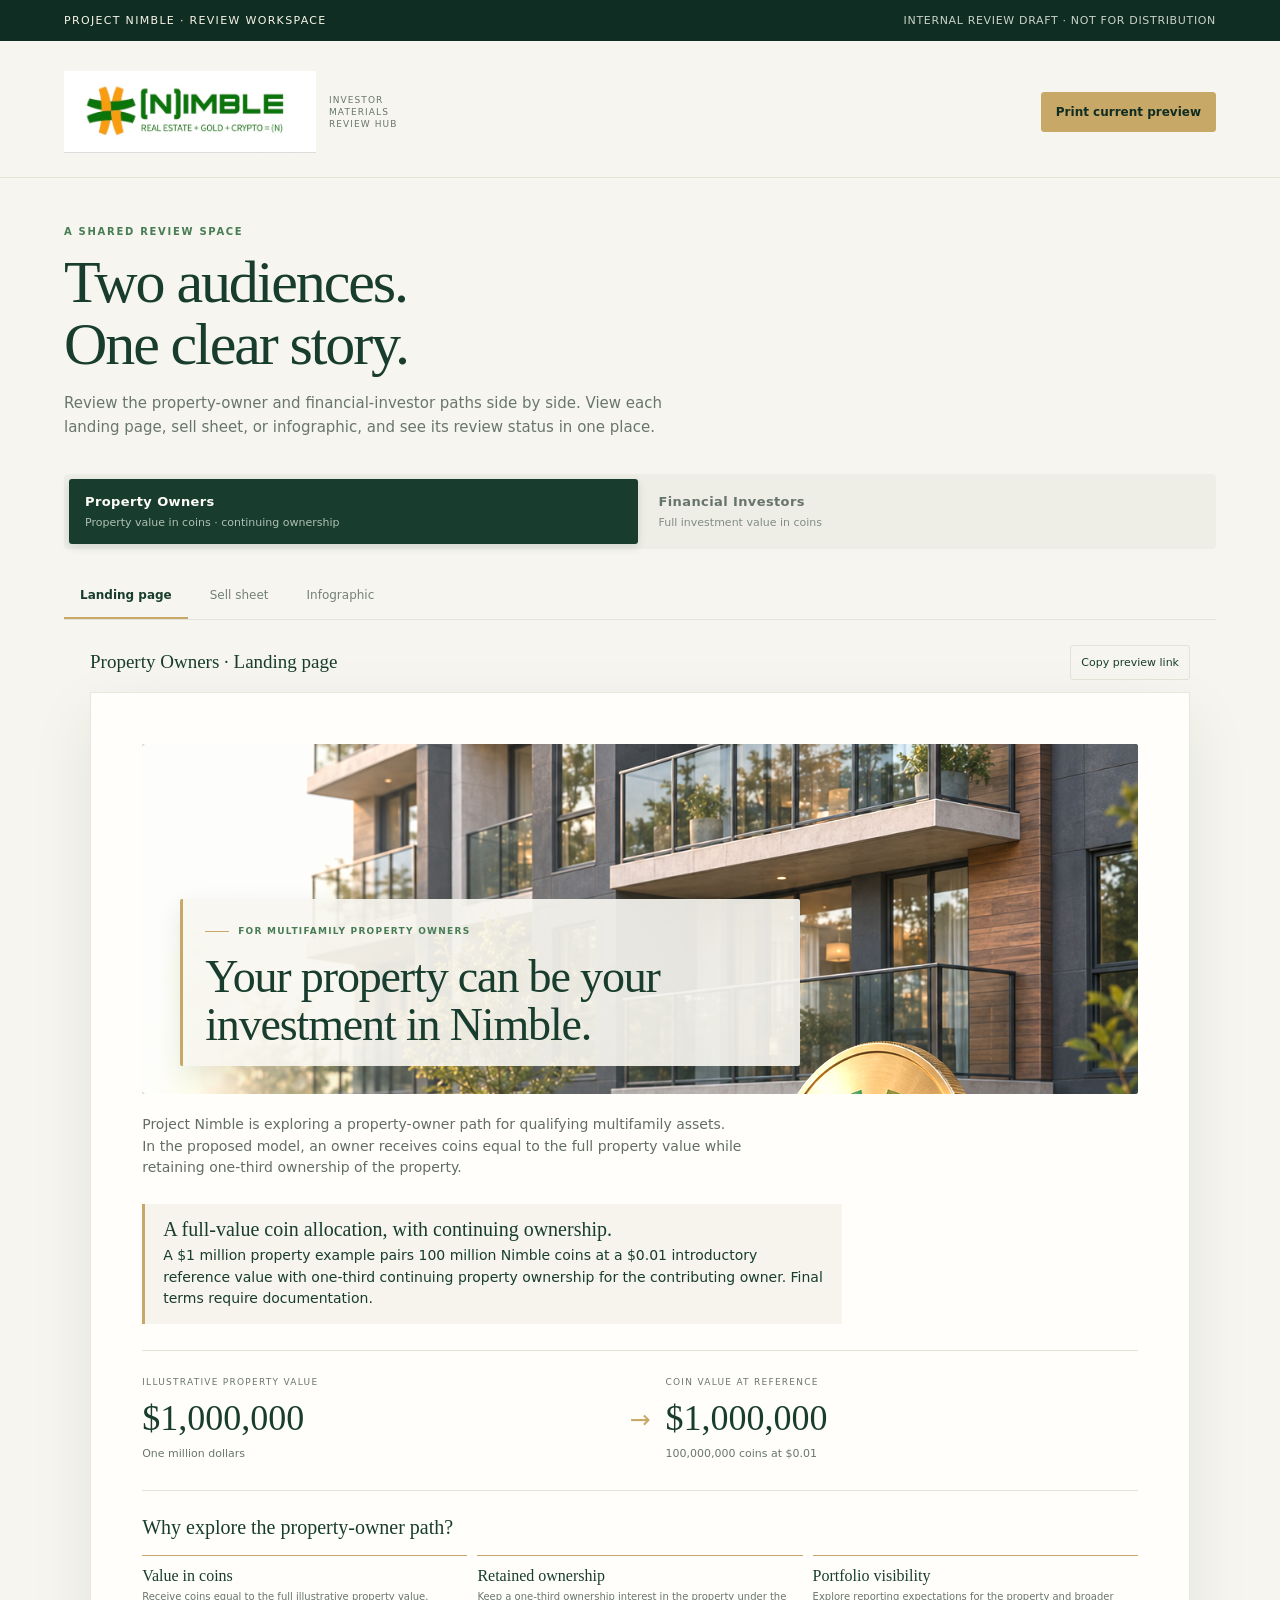
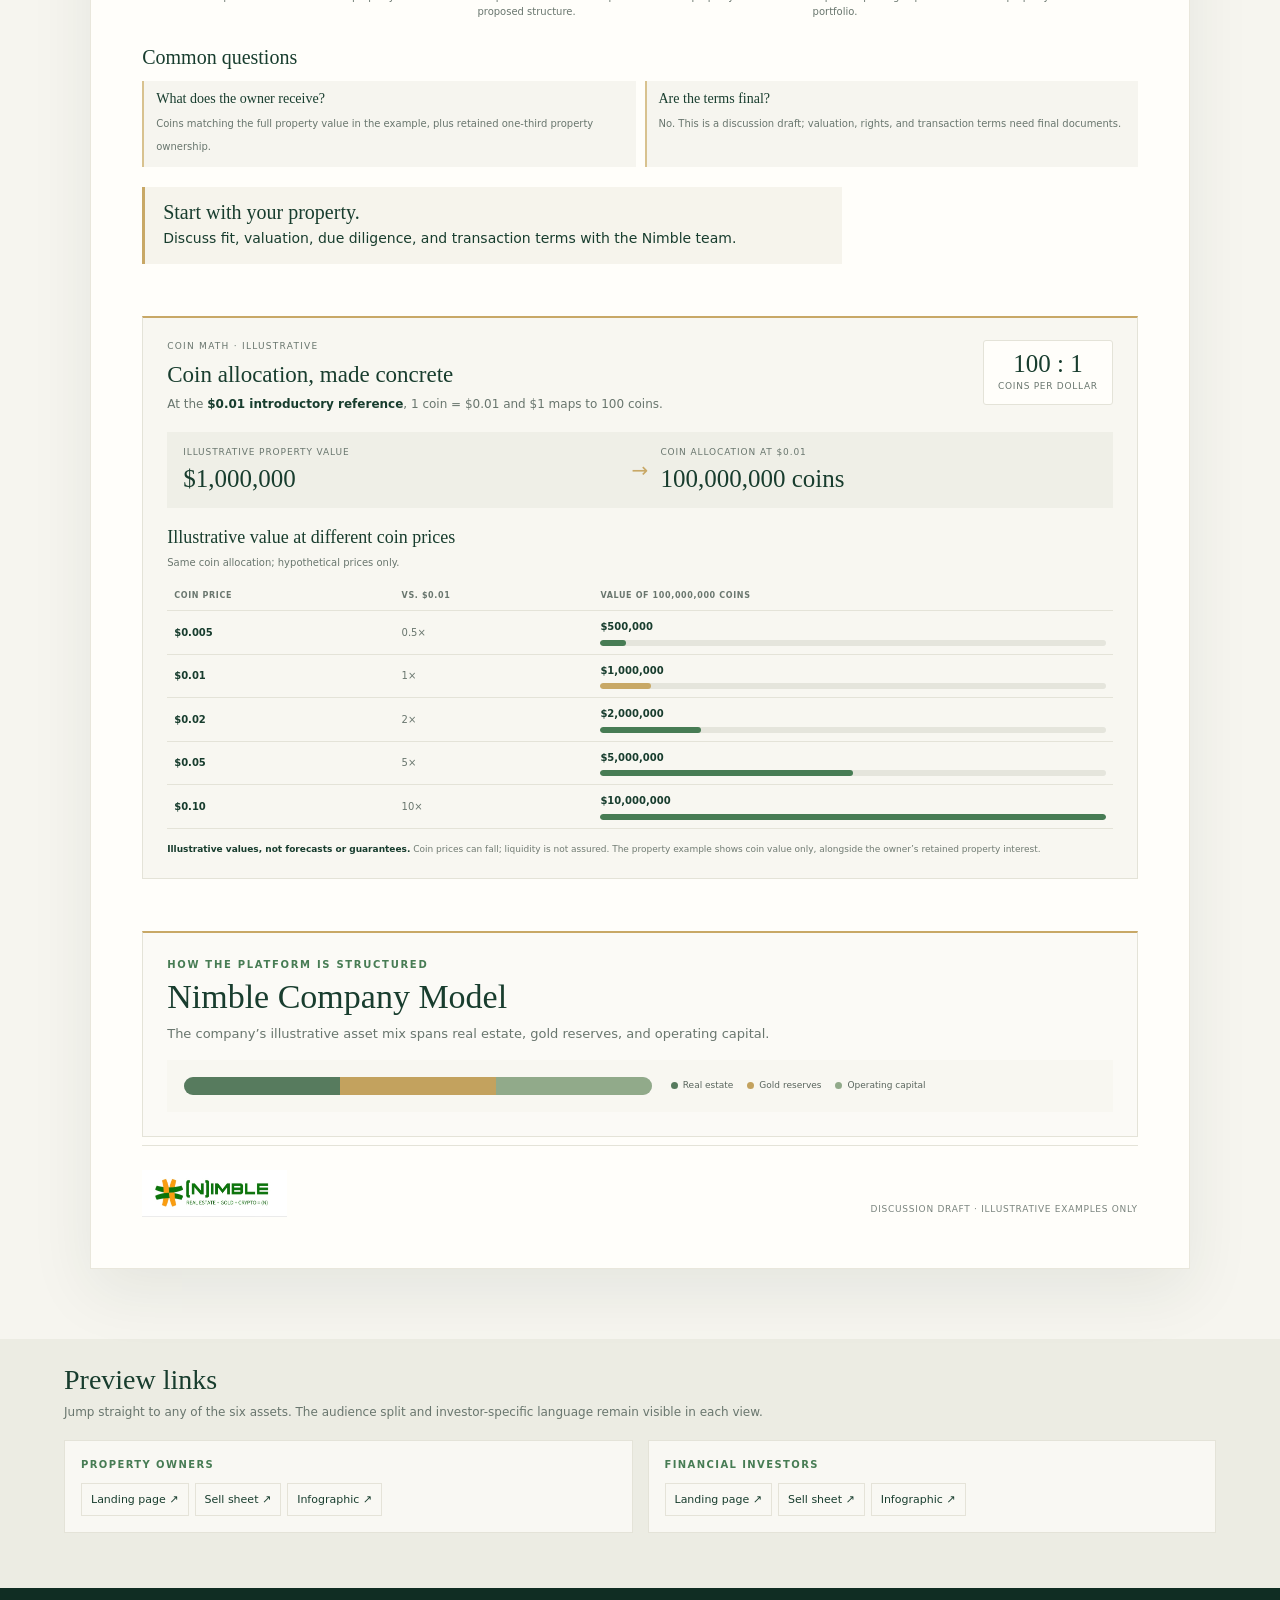
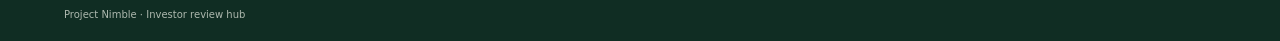
==== commit 16d457e7: "Move company model into investor preview" ====
--- a/review-hub/index.html
+++ b/review-hub/index.html
@@ -30,6 +30,21 @@
   .image-hero.sell-sheet-hero .image-hero-copy .preview-title{font-size:clamp(22px,5.5vw,27px)}
   .image-hero.infographic-hero .image-hero-copy .preview-title{font-size:clamp(20px,5vw,23px)}
 }
+
+/* Keep the capital-investor photography bright; the light headline panel carries the copy. */
+.asset-specific[data-render$="-financial"] .image-hero-photo{filter:none}
+.asset-specific[data-render$="-financial"] .image-hero-shade{background:transparent}
+
+/* Single-column review surface with company model embedded in each preview. */
+.asset-grid{display:block}
+.preview-column{max-width:1100px;margin:0 auto}
+.company-model{margin:28px 0 8px;padding:24px;background:#fbfaf6;border:1px solid var(--line);border-top:2px solid var(--gold)}
+.company-model .eyebrow{margin-bottom:5px}
+.company-model h2{font:clamp(26px,3vw,34px)/1.12 var(--serif);font-weight:400;color:var(--forest);margin:0}
+.company-model-intro{font-size:13px;color:var(--muted);margin:8px 0 16px;max-width:680px}
+.company-model .business-allocation{margin:0}
+.company-model .allocation-bar{height:18px}
+@media(max-width:600px){.company-model{padding:18px 15px}.company-model-intro{font-size:12px}}
 </style>
 </head>
 <body>
@@ -49,11 +64,9 @@
 <div class="asset-specific" data-render="landing-financial"><div class="image-hero landing-hero"><img class="image-hero-photo" src="../capital-investor-hero.png" alt="Multifamily property, gold bars, and Nimble coins"><div class="image-hero-shade"></div><div class="image-hero-copy"><span class="preview-kicker" data-copy="eyebrow">For financial investors</span><h2 class="preview-title" data-copy="headline">Invest capital. Receive its full value in Nimble coins.</h2></div></div><p class="preview-lede" data-copy="lede">Project Nimble is developing a capital-investor path that pairs a participant’s investment with a coin allocation equal to the full investment value, based on the agreed transaction terms.</p><div class="callout"><strong data-copy="modelTitle">Full investment value in coins.</strong><span data-copy="model">A $100,000 illustrative investment would correspond to 10,000,000 coins at a $0.01 introductory reference value. Final allocation and terms must be set in definitive documents.</span></div><div class="example-row"><div class="example-cell"><span class="micro-label">Illustrative investment</span><strong class="big-stat">$100,000</strong><small>Example only</small></div><div class="example-arrow">→</div><div class="example-cell"><span class="micro-label">Coin value at reference</span><strong class="big-stat">$100,000</strong><small>10,000,000 coins at $0.01</small></div></div><div class="mini-section"><h3>A clear capital-investor proposition</h3><div class="benefit-grid"><div class="benefit"><b data-copy="benefit1Title">Full value in coins</b><span data-copy="benefit1">Receive coins equal to the full illustrative investment value.</span></div><div class="benefit"><b data-copy="benefit2Title">Portfolio connection</b><span data-copy="benefit2">Explore how capital supports the broader Nimble business and portfolio.</span></div><div class="benefit"><b data-copy="benefit3Title">Transparent terms</b><span data-copy="benefit3">Review proposed allocations, reporting, and final transaction documents.</span></div></div></div><div class="mini-section"><h3>Common questions</h3><div class="faq-list"><div class="faq-item"><b data-copy="faq1Q">What does the investor receive?</b><span data-copy="faq1A">Coins equal to the full investment value under the agreed transaction terms.</span></div><div class="faq-item"><b data-copy="faq2Q">Does this represent equity?</b><span data-copy="faq2A">No equity, revenue share, or other rights should be assumed from this draft; terms must be confirmed.</span></div></div></div><div class="callout" style="margin-top:20px"><strong data-copy="ctaTitle">Review the opportunity.</strong><span data-copy="cta">Request a conversation about the proposed capital-investor path and its terms.</span></div></div>
 <div class="asset-specific" data-render="sell-financial"><div class="image-hero sell-sheet-hero"><img class="image-hero-photo" src="../capital-investor-hero.png" alt="Multifamily property, gold bars, and Nimble coins"><div class="image-hero-shade"></div><div class="image-hero-copy"><span class="preview-kicker" data-copy="eyebrow">Financial investor overview · discussion draft</span><h2 class="preview-title" data-copy="headline">Your investment value, returned in coins.</h2></div></div><p class="preview-lede" data-copy="lede">A concise introduction to Project Nimble’s proposed path for financial investors.</p><div class="artboard"><div class="art-stat"><span>Illustrative investment</span><strong>$100,000</strong></div><div class="art-stat"><span>Coins at $0.01 reference value</span><strong>10,000,000</strong></div></div><div class="callout"><strong data-copy="modelTitle">Receive coins equal to the full investment value.</strong><span data-copy="model">The example illustrates how an investment amount can correspond to a coin allocation at an introductory reference value. Final terms need documentation.</span></div><div class="mini-section"><h3>Business asset mix · illustrative</h3><div class="business-allocation"><div><div class="allocation-caption">Capital supports a broader asset platform</div><div class="allocation-bar"><i></i><i></i><i></i></div></div><div class="allocation-legend"><span class="legend-key"><i style="background:#577b5e"></i>Real estate</span><span class="legend-key"><i style="background:#c3a25e"></i>Gold reserves</span><span class="legend-key"><i style="background:#91aa8a"></i>Operating capital</span></div></div></div><div class="benefit-grid"><div class="benefit"><b data-copy="benefit1Title">Full value</b><span data-copy="benefit1">Coin allocation equal to the full investment value.</span></div><div class="benefit"><b data-copy="benefit2Title">Portfolio context</b><span data-copy="benefit2">A view of the model’s property and reserve components.</span></div><div class="benefit"><b data-copy="benefit3Title">Reviewable terms</b><span data-copy="benefit3">A direct path to clarify allocation and documentation.</span></div></div><div class="callout"><strong data-copy="ctaTitle">Ask for the investor briefing.</strong><span data-copy="cta">Review the model, proposed terms, and next steps with Project Nimble.</span></div></div>
 <div class="asset-specific" data-render="infographic-financial"><div class="image-hero infographic-hero"><img class="image-hero-photo" src="../capital-investor-hero.png" alt="Multifamily property, gold bars, and Nimble coins"><div class="image-hero-shade"></div><div class="image-hero-copy"><span class="preview-kicker" data-copy="eyebrow">Financial-investor path · at a glance</span><h2 class="preview-title" data-copy="headline">Full investment value in coins.</h2></div></div><p class="preview-lede" data-copy="lede">An illustrative investment amount maps to a coin allocation at the stated reference value.</p><div class="example-row"><div class="example-cell"><span class="micro-label">Investment amount</span><strong class="big-stat">$100K</strong><small>Illustrative amount</small></div><div class="example-arrow">→</div><div class="example-cell"><span class="micro-label">Full value in coins</span><strong class="big-stat">10M</strong><small>At $0.01 introductory reference</small></div></div><div class="business-allocation"><div class="allocation-caption">Illustrative business asset mix</div><div class="allocation-bar"><i></i><i></i><i></i></div><div class="allocation-legend" style="margin-top:10px"><span class="legend-key"><i style="background:#577b5e"></i>Real estate</span><span class="legend-key"><i style="background:#c3a25e"></i>Gold reserves</span><span class="legend-key"><i style="background:#91aa8a"></i>Operating capital</span></div></div><div class="callout"><strong data-copy="modelTitle">The investor receives coins equal to the full investment value.</strong><span data-copy="model">An illustrative $100,000 investment corresponds to 10,000,000 coins at $0.01. Final allocations and rights require confirmation.</span></div><div class="benefit-grid"><div class="benefit"><b data-copy="benefit1Title">Full value</b><span data-copy="benefit1">Coin allocation matches investment value.</span></div><div class="benefit"><b data-copy="benefit2Title">Asset context</b><span>Visual overview of the intended business asset areas.</span></div><div class="benefit"><b data-copy="benefit3Title">Next step</b><span>Discuss terms and documentation.</span></div></div></div>
-<section class="coin-scenarios" aria-labelledby="coinScenarioTitle"><div class="coin-scenario-head"><div><span class="micro-label">COIN MATH · ILLUSTRATIVE</span><h3 id="coinScenarioTitle">Coin allocation, made concrete</h3><p>At the <strong>$0.01 introductory reference</strong>, 1 coin = $0.01 and $1 maps to 100 coins.</p></div><div class="coin-ratio-badge"><strong>100 : 1</strong><span>coins per dollar</span></div></div><div class="coin-example-line"><div><span id="coinExampleLabel">Illustrative property value</span><strong id="coinExampleValue">$1,000,000</strong></div><span class="conversion-arrow" aria-hidden="true">→</span><div><span>Coin allocation at $0.01</span><strong id="coinExampleCoins">100,000,000 coins</strong></div></div><div class="scenario-view active" data-scenario-view="landing"><h4 class="coin-scenario-subhead">Illustrative value at different coin prices</h4><p class="coin-scenario-note">Same coin allocation; hypothetical prices only.</p><div class="coin-scenario-table-wrap"><table class="coin-scenario-table"><thead><tr><th scope="col">Coin price</th><th scope="col">Vs. $0.01</th><th scope="col">Value of <span id="scenarioCount">100,000,000</span> coins</th></tr></thead><tbody id="scenarioRows"></tbody></table></div></div><div class="scenario-view" data-scenario-view="sell"><h4 class="coin-scenario-subhead">From value to coin allocation</h4><p class="coin-scenario-note">A direct conversion at the $0.01 introductory reference.</p><div class="sell-conversion-visual" role="img" aria-label="Illustrative property or investment value converted to Nimble coins"><div class="sell-conversion-step"><span id="sellAmountLabel">Illustrative property value</span><strong id="sellExampleAmount">$1,000,000</strong><small>value in dollars</small></div><span class="sell-arrow" aria-hidden="true">→</span><div class="sell-coin-stack" aria-hidden="true"><i>N</i><i>N</i><i>N</i><i>N</i><i>N</i></div><div class="sell-conversion-step"><span>Coin allocation</span><strong id="sellExampleCoins">100,000,000</strong><small>coins at $0.01 each</small></div></div><p class="sell-sheet-caption">Every $1 of value maps to 100 coins at the stated reference.</p></div><div class="scenario-view" data-scenario-view="infographic"><h4 class="coin-scenario-subhead">Same coin allocation · different hypothetical prices</h4><p class="coin-scenario-note">The reference price is marked in gold; this is not a timeline.</p><div class="infographic-viz"><div class="infographic-chart" id="infographicBars" role="img" aria-label="Bar chart of hypothetical coin holding values at different coin prices"></div><p class="infographic-axis-note">Coin price scenarios · illustration only</p></div></div><p class="coin-scenario-disclaimer"><strong>Illustrative values, not forecasts or guarantees.</strong> Coin prices can fall; liquidity is not assured. The property example shows coin value only, alongside the owner’s retained property interest.</p></section><footer class="preview-footer"><img src="../nimble-logo.jpg" alt="Official Project Nimble logo" style="display:block;width:145px;height:auto"><span>Discussion draft · Illustrative examples only</span></footer>
+<section class="coin-scenarios" aria-labelledby="coinScenarioTitle"><div class="coin-scenario-head"><div><span class="micro-label">COIN MATH · ILLUSTRATIVE</span><h3 id="coinScenarioTitle">Coin allocation, made concrete</h3><p>At the <strong>$0.01 introductory reference</strong>, 1 coin = $0.01 and $1 maps to 100 coins.</p></div><div class="coin-ratio-badge"><strong>100 : 1</strong><span>coins per dollar</span></div></div><div class="coin-example-line"><div><span id="coinExampleLabel">Illustrative property value</span><strong id="coinExampleValue">$1,000,000</strong></div><span class="conversion-arrow" aria-hidden="true">→</span><div><span>Coin allocation at $0.01</span><strong id="coinExampleCoins">100,000,000 coins</strong></div></div><div class="scenario-view active" data-scenario-view="landing"><h4 class="coin-scenario-subhead">Illustrative value at different coin prices</h4><p class="coin-scenario-note">Same coin allocation; hypothetical prices only.</p><div class="coin-scenario-table-wrap"><table class="coin-scenario-table"><thead><tr><th scope="col">Coin price</th><th scope="col">Vs. $0.01</th><th scope="col">Value of <span id="scenarioCount">100,000,000</span> coins</th></tr></thead><tbody id="scenarioRows"></tbody></table></div></div><div class="scenario-view" data-scenario-view="sell"><h4 class="coin-scenario-subhead">From value to coin allocation</h4><p class="coin-scenario-note">A direct conversion at the $0.01 introductory reference.</p><div class="sell-conversion-visual" role="img" aria-label="Illustrative property or investment value converted to Nimble coins"><div class="sell-conversion-step"><span id="sellAmountLabel">Illustrative property value</span><strong id="sellExampleAmount">$1,000,000</strong><small>value in dollars</small></div><span class="sell-arrow" aria-hidden="true">→</span><div class="sell-coin-stack" aria-hidden="true"><i>N</i><i>N</i><i>N</i><i>N</i><i>N</i></div><div class="sell-conversion-step"><span>Coin allocation</span><strong id="sellExampleCoins">100,000,000</strong><small>coins at $0.01 each</small></div></div><p class="sell-sheet-caption">Every $1 of value maps to 100 coins at the stated reference.</p></div><div class="scenario-view" data-scenario-view="infographic"><h4 class="coin-scenario-subhead">Same coin allocation · different hypothetical prices</h4><p class="coin-scenario-note">The reference price is marked in gold; this is not a timeline.</p><div class="infographic-viz"><div class="infographic-chart" id="infographicBars" role="img" aria-label="Bar chart of hypothetical coin holding values at different coin prices"></div><p class="infographic-axis-note">Coin price scenarios · illustration only</p></div></div><p class="coin-scenario-disclaimer"><strong>Illustrative values, not forecasts or guarantees.</strong> Coin prices can fall; liquidity is not assured. The property example shows coin value only, alongside the owner’s retained property interest.</p></section><section class="company-model" aria-labelledby="nimbleCompanyModelTitle"><p class="eyebrow">How the platform is structured</p><h2 id="nimbleCompanyModelTitle">Nimble Company Model</h2><p class="company-model-intro">The company’s illustrative asset mix spans real estate, gold reserves, and operating capital.</p><div class="business-allocation"><div class="allocation-bar" role="img" aria-label="Illustrative business asset mix across real estate, gold reserves, and operating capital"><i></i><i></i><i></i></div><div class="allocation-legend"><span class="legend-key"><i style="background:#577b5e"></i>Real estate</span><span class="legend-key"><i style="background:#c3a25e"></i>Gold reserves</span><span class="legend-key"><i style="background:#91aa8a"></i>Operating capital</span></div></div></section><footer class="preview-footer"><img src="../nimble-logo.jpg" alt="Official Project Nimble logo" style="display:block;width:145px;height:auto"><span>Discussion draft · Illustrative examples only</span></footer>
 </div></article></div>
-<aside class="editor-column"><section class="status-card"><div class="status-head"><h3>Review status</h3></div><span class="field-label">Status for this asset</span><div class="select" id="statusSelect" aria-label="Status for this asset">Working draft</div><div class="tracker-progress"><span id="statusProgress"></span></div><div class="tracker-meta"><span id="statusText">Working draft</span><span id="statusCount">1 of 4</span></div></section>
 
-<section class="editor-card"><h3>Model overview</h3><p class="editor-intro">Illustrative business asset mix, shown without numeric section labels.</p><div class="business-allocation"><div class="allocation-caption">Business asset mix</div><div class="allocation-bar"><i></i><i></i><i></i></div><div class="allocation-legend" style="margin-top:9px"><span class="legend-key"><i style="background:#577b5e"></i>Real estate</span><span class="legend-key"><i style="background:#c3a25e"></i>Gold reserves</span><span class="legend-key"><i style="background:#91aa8a"></i>Operating capital</span></div></div><p class="source-note">No segment carries a numeric share.</p></section></aside>
 </div></section>
 <section class="review-links" id="previewLinks"><h2>Preview links</h2><p>Jump straight to any of the six assets. The audience split and investor-specific language remain visible in each view.</p><div class="link-grid"><div class="link-group"><h3>Property Owners</h3><div><a href="#owners-landing" data-jump="owners:landing">Landing page ↗</a><a href="#owners-sell" data-jump="owners:sell">Sell sheet ↗</a><a href="#owners-infographic" data-jump="owners:infographic">Infographic ↗</a></div></div><div class="link-group"><h3>Financial Investors</h3><div><a href="#financial-landing" data-jump="financial:landing">Landing page ↗</a><a href="#financial-sell" data-jump="financial:sell">Sell sheet ↗</a><a href="#financial-infographic" data-jump="financial:infographic">Infographic ↗</a></div></div></div></section>
 <footer class="global-footer"><span>Project Nimble · Investor review hub</span></footer>
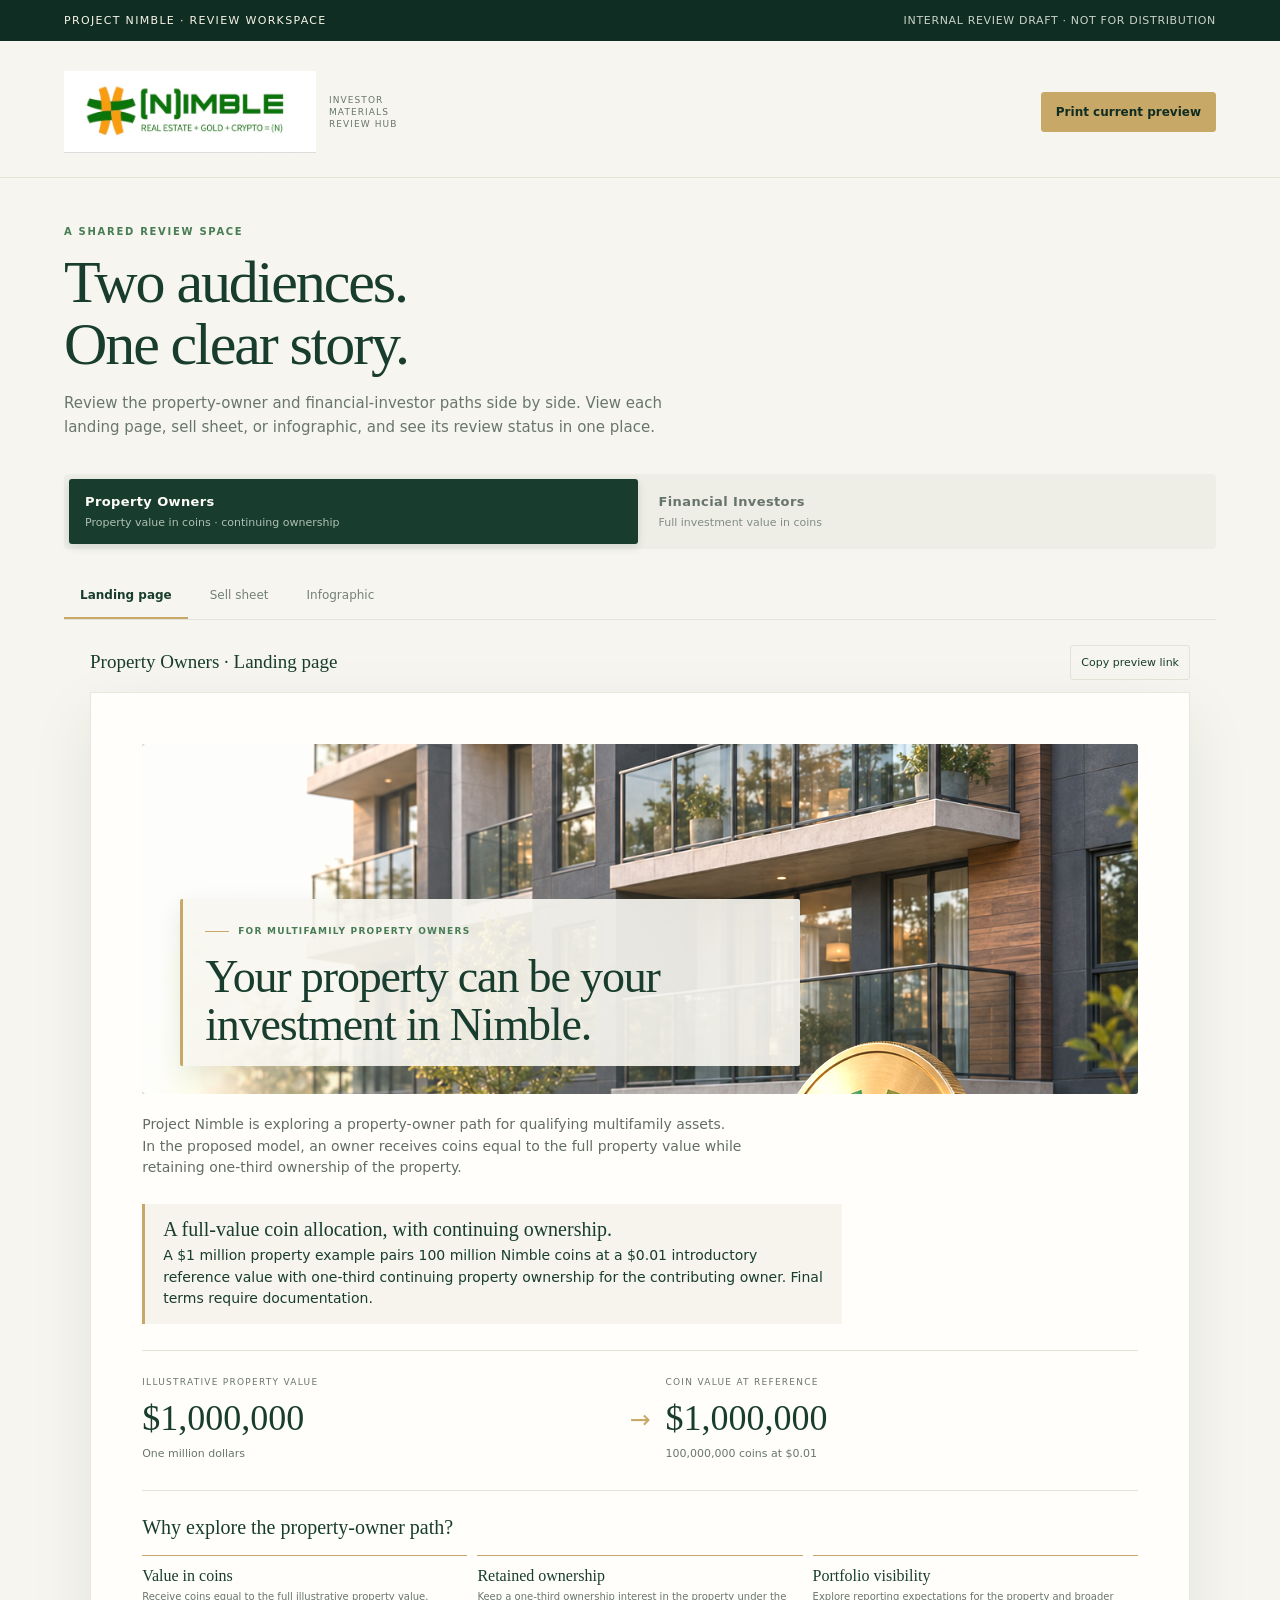
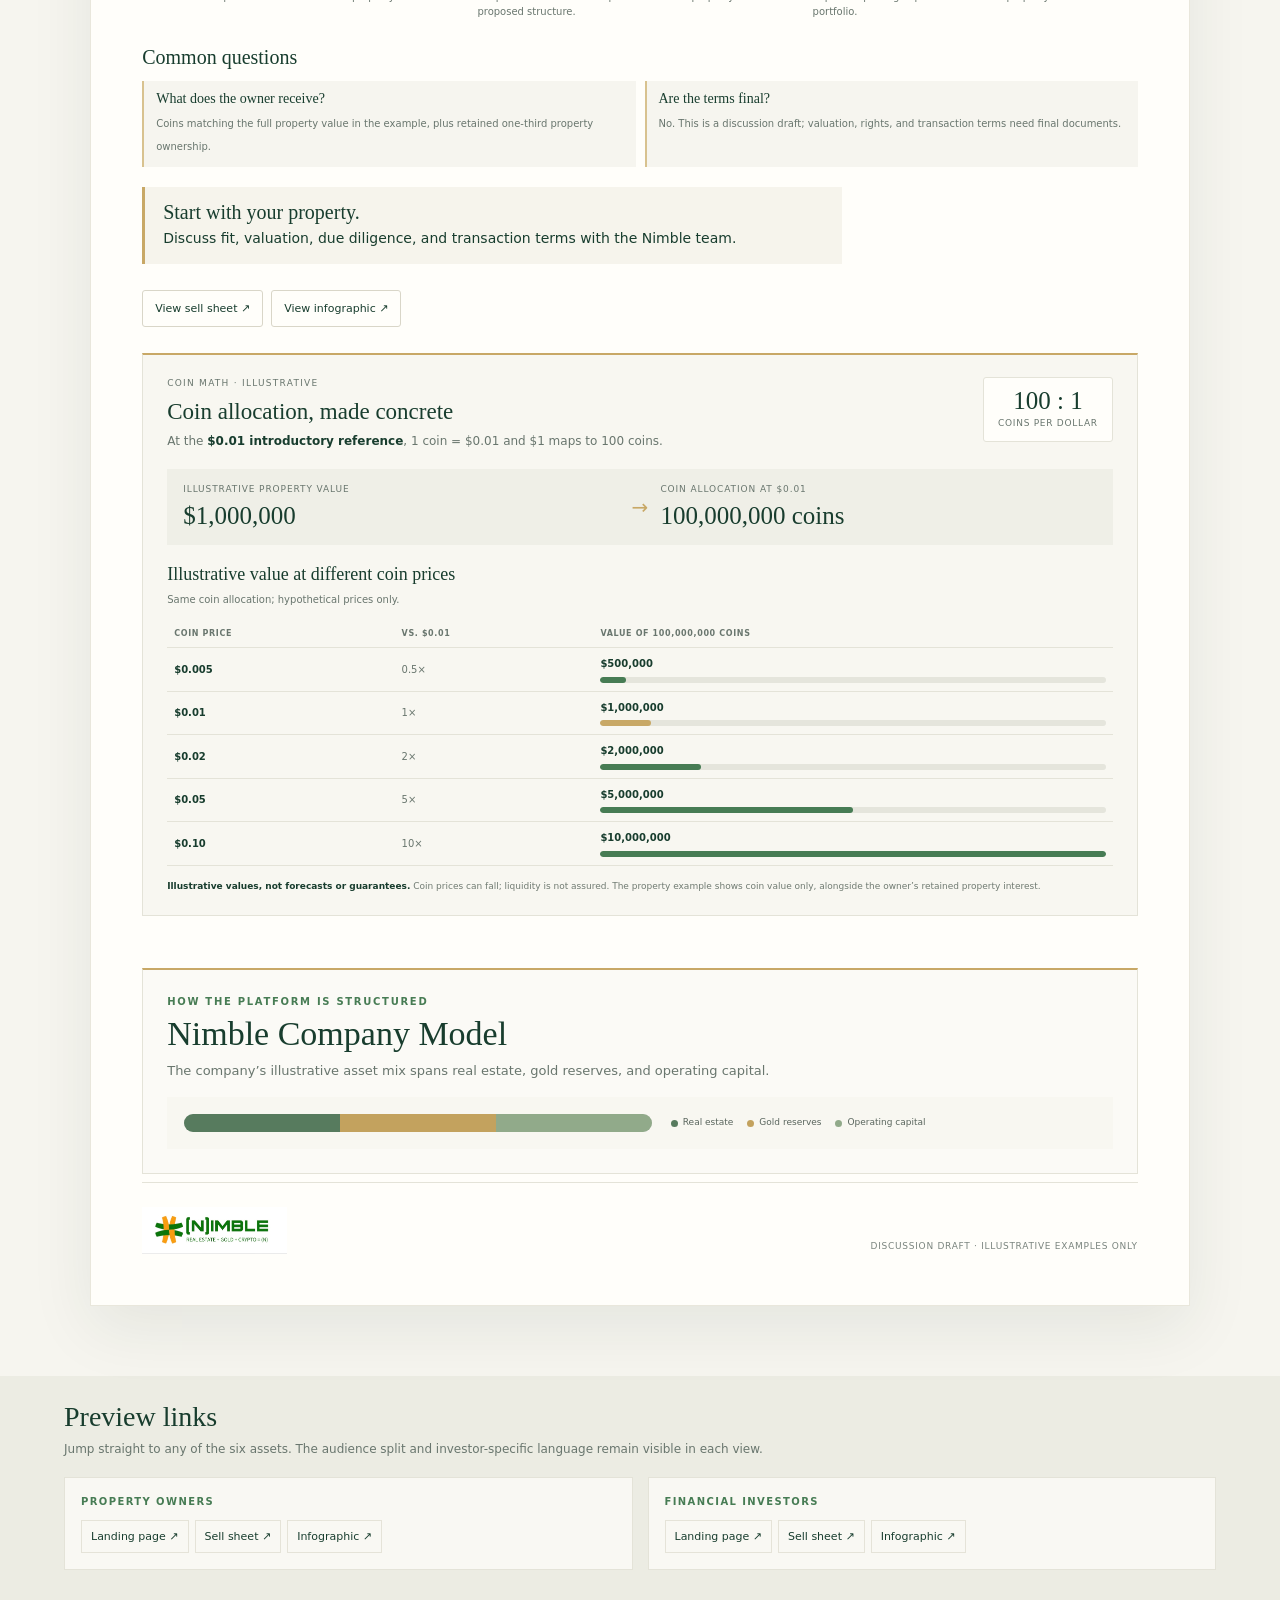
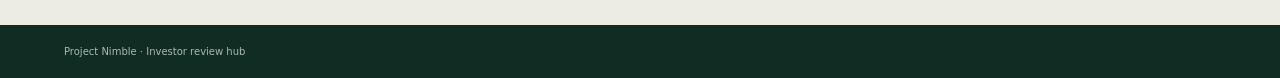
==== commit 2b435da3: "Add direct collateral links to landing pages" ====
--- a/review-hub/index.html
+++ b/review-hub/index.html
@@ -45,6 +45,10 @@
 .company-model .business-allocation{margin:0}
 .company-model .allocation-bar{height:18px}
 @media(max-width:600px){.company-model{padding:18px 15px}.company-model-intro{font-size:12px}}
+
+.landing-resource-links{display:flex;flex-wrap:wrap;gap:8px;margin:14px 0 0}
+.landing-resource-links a{display:inline-flex;align-items:center;border:1px solid #d9d6c8;background:#fffefa;color:var(--forest);padding:9px 12px;border-radius:3px;text-decoration:none;font-size:11px}
+.landing-resource-links a:hover{border-color:var(--gold);background:#f7f4e9}
 </style>
 </head>
 <body>
@@ -58,10 +62,10 @@
 <div class="asset-grid">
 <div class="preview-column"><div class="preview-toolbar"><h2 id="previewHeading">Property Owners · Landing page</h2><div class="toolbar-actions"><button class="small-action" id="copyLink">Copy preview link</button></div></div>
 <article class="asset-preview" id="assetPreview" aria-label="Selected investor asset preview"><div class="preview-inner">
-<div class="asset-specific active" data-render="landing"><div class="image-hero landing-hero property-image-hero"><img class="image-hero-photo" src="../property-owner-hero.png" alt="Modern multifamily property and Nimble coin"><div class="image-hero-shade"></div><div class="image-hero-copy"><span class="preview-kicker" data-copy="eyebrow">For multifamily property owners</span><h2 class="preview-title" data-copy="headline">Your property can be your investment in Nimble.</h2></div></div><p class="preview-lede" data-copy="lede">Project Nimble is exploring a property-owner path for qualifying multifamily assets. In the proposed model, an owner receives coins equal to the full property value while retaining one-third ownership of the property.</p><div class="callout"><strong data-copy="modelTitle">A full-value coin allocation, with continuing ownership.</strong><span data-copy="model">A $1 million property example pairs 100 million Nimble coins at a $0.01 introductory reference value with one-third continuing property ownership for the contributing owner. Final terms require documentation.</span></div><div class="example-row"><div class="example-cell"><span class="micro-label">Illustrative property value</span><strong class="big-stat">$1,000,000</strong><small>One million dollars</small></div><div class="example-arrow">→</div><div class="example-cell"><span class="micro-label">Coin value at reference</span><strong class="big-stat">$1,000,000</strong><small>100,000,000 coins at $0.01</small></div></div><div class="mini-section"><h3>Why explore the property-owner path?</h3><div class="benefit-grid"><div class="benefit"><b data-copy="benefit1Title">Value in coins</b><span data-copy="benefit1">Receive coins equal to the full illustrative property value.</span></div><div class="benefit"><b data-copy="benefit2Title">Retained ownership</b><span data-copy="benefit2">Keep a one-third ownership interest in the property under the proposed structure.</span></div><div class="benefit"><b data-copy="benefit3Title">Portfolio visibility</b><span data-copy="benefit3">Explore reporting expectations for the property and broader portfolio.</span></div></div></div><div class="mini-section"><h3>Common questions</h3><div class="faq-list"><div class="faq-item"><b data-copy="faq1Q">What does the owner receive?</b><span data-copy="faq1A">Coins matching the full property value in the example, plus retained one-third property ownership.</span></div><div class="faq-item"><b data-copy="faq2Q">Are the terms final?</b><span data-copy="faq2A">No. This is a discussion draft; valuation, rights, and transaction terms need final documents.</span></div></div></div><div class="callout" style="margin-top:20px"><strong data-copy="ctaTitle">Start with your property.</strong><span data-copy="cta">Discuss fit, valuation, due diligence, and transaction terms with the Nimble team.</span></div></div>
+<div class="asset-specific active" data-render="landing"><div class="image-hero landing-hero property-image-hero"><img class="image-hero-photo" src="../property-owner-hero.png" alt="Modern multifamily property and Nimble coin"><div class="image-hero-shade"></div><div class="image-hero-copy"><span class="preview-kicker" data-copy="eyebrow">For multifamily property owners</span><h2 class="preview-title" data-copy="headline">Your property can be your investment in Nimble.</h2></div></div><p class="preview-lede" data-copy="lede">Project Nimble is exploring a property-owner path for qualifying multifamily assets. In the proposed model, an owner receives coins equal to the full property value while retaining one-third ownership of the property.</p><div class="callout"><strong data-copy="modelTitle">A full-value coin allocation, with continuing ownership.</strong><span data-copy="model">A $1 million property example pairs 100 million Nimble coins at a $0.01 introductory reference value with one-third continuing property ownership for the contributing owner. Final terms require documentation.</span></div><div class="example-row"><div class="example-cell"><span class="micro-label">Illustrative property value</span><strong class="big-stat">$1,000,000</strong><small>One million dollars</small></div><div class="example-arrow">→</div><div class="example-cell"><span class="micro-label">Coin value at reference</span><strong class="big-stat">$1,000,000</strong><small>100,000,000 coins at $0.01</small></div></div><div class="mini-section"><h3>Why explore the property-owner path?</h3><div class="benefit-grid"><div class="benefit"><b data-copy="benefit1Title">Value in coins</b><span data-copy="benefit1">Receive coins equal to the full illustrative property value.</span></div><div class="benefit"><b data-copy="benefit2Title">Retained ownership</b><span data-copy="benefit2">Keep a one-third ownership interest in the property under the proposed structure.</span></div><div class="benefit"><b data-copy="benefit3Title">Portfolio visibility</b><span data-copy="benefit3">Explore reporting expectations for the property and broader portfolio.</span></div></div></div><div class="mini-section"><h3>Common questions</h3><div class="faq-list"><div class="faq-item"><b data-copy="faq1Q">What does the owner receive?</b><span data-copy="faq1A">Coins matching the full property value in the example, plus retained one-third property ownership.</span></div><div class="faq-item"><b data-copy="faq2Q">Are the terms final?</b><span data-copy="faq2A">No. This is a discussion draft; valuation, rights, and transaction terms need final documents.</span></div></div></div><div class="callout" style="margin-top:20px"><strong data-copy="ctaTitle">Start with your property.</strong><span data-copy="cta">Discuss fit, valuation, due diligence, and transaction terms with the Nimble team.</span></div><div class="landing-resource-links" aria-label="Related property-owner materials"><a href="#owners-sell" data-jump="owners:sell">View sell sheet ↗</a><a href="#owners-infographic" data-jump="owners:infographic">View infographic ↗</a></div></div>
 <div class="asset-specific" data-render="sell"><div class="image-hero sell-sheet-hero property-image-hero"><img class="image-hero-photo" src="../property-owner-hero.png" alt="Modern multifamily property and Nimble coin"><div class="image-hero-shade"></div><div class="image-hero-copy"><span class="preview-kicker" data-copy="eyebrow">Property owner overview · discussion draft</span><h2 class="preview-title" data-copy="headline">Your property. Its full value in coins. Your ownership continues.</h2></div></div><p class="preview-lede" data-copy="lede">A concise introduction to the proposed property-owner model for qualifying multifamily properties.</p><div class="artboard"><div class="art-stat"><span>Example property value</span><strong>$1,000,000</strong></div><div class="art-stat"><span>Coin allocation at $0.01 reference</span><strong>100,000,000</strong></div></div><div class="callout"><strong data-copy="modelTitle">Full value in coins; one-third property ownership retained.</strong><span data-copy="model">The owner receives coins equal to the full property value and retains a one-third ownership interest in the property, subject to final transaction documents.</span></div><div class="mini-section"><h3>At a glance</h3><div class="benefit-grid"><div class="benefit"><b data-copy="benefit1Title">Full value</b><span data-copy="benefit1">Coin allocation matches the full illustrative property value.</span></div><div class="benefit"><b data-copy="benefit2Title">Ongoing interest</b><span data-copy="benefit2">One-third ownership in the property remains with the owner.</span></div><div class="benefit"><b data-copy="benefit3Title">Clear next step</b><span>Begin with property eligibility, valuation and diligence.</span></div></div></div><div class="mini-section"><h3>Business asset mix · illustrative</h3><div class="business-allocation"><div><div class="allocation-caption">A visually balanced portfolio concept</div><div class="allocation-bar" aria-label="Illustrative allocation across three asset areas"><i></i><i></i><i></i></div></div><div class="allocation-legend"><span class="legend-key"><i style="background:#577b5e"></i>Real estate</span><span class="legend-key"><i style="background:#c3a25e"></i>Gold reserves</span><span class="legend-key"><i style="background:#91aa8a"></i>Operating capital</span></div></div></div><div class="callout"><strong data-copy="ctaTitle">Let’s review the property.</strong><span data-copy="cta">Open a conversation about valuation, ownership terms, and next steps.</span></div></div>
 <div class="asset-specific" data-render="infographic"><div class="image-hero infographic-hero property-image-hero"><img class="image-hero-photo" src="../property-owner-hero.png" alt="Modern multifamily property and Nimble coin"><div class="image-hero-shade"></div><div class="image-hero-copy"><span class="preview-kicker" data-copy="eyebrow">Property-owner model · at a glance</span><h2 class="preview-title" data-copy="headline">Full property value in coins. One-third ownership retained.</h2></div></div><p class="preview-lede" data-copy="lede">A simple visual summary. Figures are illustrative and final transaction terms remain under review.</p><div class="example-row"><div class="example-cell"><span class="micro-label">Property contributed</span><strong class="big-stat">$1M</strong><small>Illustrative value</small></div><div class="example-arrow">→</div><div class="example-cell"><span class="micro-label">Full value in coins</span><strong class="big-stat">100M</strong><small>At $0.01 introductory reference</small></div></div><div class="business-allocation"><div class="allocation-caption">Business asset mix · visual only</div><div class="allocation-bar"><i></i><i></i><i></i></div><div class="allocation-legend" style="margin-top:10px"><span class="legend-key"><i style="background:#577b5e"></i>Real estate</span><span class="legend-key"><i style="background:#c3a25e"></i>Gold reserves</span><span class="legend-key"><i style="background:#91aa8a"></i>Operating capital</span></div></div><div class="callout"><strong data-copy="modelTitle">The owner receives full property value in coins and retains one-third ownership of the property.</strong><span data-copy="model">The coin allocation and continuing ownership are separate parts of the proposed property-owner path.</span></div><div class="benefit-grid"><div class="benefit"><b data-copy="benefit1Title">Coin allocation</b><span data-copy="benefit1">Coins equal to full property value in the illustration.</span></div><div class="benefit"><b data-copy="benefit2Title">Owner position</b><span data-copy="benefit2">One-third property ownership retained.</span></div><div class="benefit"><b data-copy="benefit3Title">Review</b><span>Confirm property fit and final terms.</span></div></div></div>
-<div class="asset-specific" data-render="landing-financial"><div class="image-hero landing-hero"><img class="image-hero-photo" src="../capital-investor-hero.png" alt="Multifamily property, gold bars, and Nimble coins"><div class="image-hero-shade"></div><div class="image-hero-copy"><span class="preview-kicker" data-copy="eyebrow">For financial investors</span><h2 class="preview-title" data-copy="headline">Invest capital. Receive its full value in Nimble coins.</h2></div></div><p class="preview-lede" data-copy="lede">Project Nimble is developing a capital-investor path that pairs a participant’s investment with a coin allocation equal to the full investment value, based on the agreed transaction terms.</p><div class="callout"><strong data-copy="modelTitle">Full investment value in coins.</strong><span data-copy="model">A $100,000 illustrative investment would correspond to 10,000,000 coins at a $0.01 introductory reference value. Final allocation and terms must be set in definitive documents.</span></div><div class="example-row"><div class="example-cell"><span class="micro-label">Illustrative investment</span><strong class="big-stat">$100,000</strong><small>Example only</small></div><div class="example-arrow">→</div><div class="example-cell"><span class="micro-label">Coin value at reference</span><strong class="big-stat">$100,000</strong><small>10,000,000 coins at $0.01</small></div></div><div class="mini-section"><h3>A clear capital-investor proposition</h3><div class="benefit-grid"><div class="benefit"><b data-copy="benefit1Title">Full value in coins</b><span data-copy="benefit1">Receive coins equal to the full illustrative investment value.</span></div><div class="benefit"><b data-copy="benefit2Title">Portfolio connection</b><span data-copy="benefit2">Explore how capital supports the broader Nimble business and portfolio.</span></div><div class="benefit"><b data-copy="benefit3Title">Transparent terms</b><span data-copy="benefit3">Review proposed allocations, reporting, and final transaction documents.</span></div></div></div><div class="mini-section"><h3>Common questions</h3><div class="faq-list"><div class="faq-item"><b data-copy="faq1Q">What does the investor receive?</b><span data-copy="faq1A">Coins equal to the full investment value under the agreed transaction terms.</span></div><div class="faq-item"><b data-copy="faq2Q">Does this represent equity?</b><span data-copy="faq2A">No equity, revenue share, or other rights should be assumed from this draft; terms must be confirmed.</span></div></div></div><div class="callout" style="margin-top:20px"><strong data-copy="ctaTitle">Review the opportunity.</strong><span data-copy="cta">Request a conversation about the proposed capital-investor path and its terms.</span></div></div>
+<div class="asset-specific" data-render="landing-financial"><div class="image-hero landing-hero"><img class="image-hero-photo" src="../capital-investor-hero.png" alt="Multifamily property, gold bars, and Nimble coins"><div class="image-hero-shade"></div><div class="image-hero-copy"><span class="preview-kicker" data-copy="eyebrow">For financial investors</span><h2 class="preview-title" data-copy="headline">Invest capital. Receive its full value in Nimble coins.</h2></div></div><p class="preview-lede" data-copy="lede">Project Nimble is developing a capital-investor path that pairs a participant’s investment with a coin allocation equal to the full investment value, based on the agreed transaction terms.</p><div class="callout"><strong data-copy="modelTitle">Full investment value in coins.</strong><span data-copy="model">A $100,000 illustrative investment would correspond to 10,000,000 coins at a $0.01 introductory reference value. Final allocation and terms must be set in definitive documents.</span></div><div class="example-row"><div class="example-cell"><span class="micro-label">Illustrative investment</span><strong class="big-stat">$100,000</strong><small>Example only</small></div><div class="example-arrow">→</div><div class="example-cell"><span class="micro-label">Coin value at reference</span><strong class="big-stat">$100,000</strong><small>10,000,000 coins at $0.01</small></div></div><div class="mini-section"><h3>A clear capital-investor proposition</h3><div class="benefit-grid"><div class="benefit"><b data-copy="benefit1Title">Full value in coins</b><span data-copy="benefit1">Receive coins equal to the full illustrative investment value.</span></div><div class="benefit"><b data-copy="benefit2Title">Portfolio connection</b><span data-copy="benefit2">Explore how capital supports the broader Nimble business and portfolio.</span></div><div class="benefit"><b data-copy="benefit3Title">Transparent terms</b><span data-copy="benefit3">Review proposed allocations, reporting, and final transaction documents.</span></div></div></div><div class="mini-section"><h3>Common questions</h3><div class="faq-list"><div class="faq-item"><b data-copy="faq1Q">What does the investor receive?</b><span data-copy="faq1A">Coins equal to the full investment value under the agreed transaction terms.</span></div><div class="faq-item"><b data-copy="faq2Q">Does this represent equity?</b><span data-copy="faq2A">No equity, revenue share, or other rights should be assumed from this draft; terms must be confirmed.</span></div></div></div><div class="callout" style="margin-top:20px"><strong data-copy="ctaTitle">Review the opportunity.</strong><span data-copy="cta">Request a conversation about the proposed capital-investor path and its terms.</span></div><div class="landing-resource-links" aria-label="Related financial-investor materials"><a href="#financial-sell" data-jump="financial:sell">View sell sheet ↗</a><a href="#financial-infographic" data-jump="financial:infographic">View infographic ↗</a></div></div>
 <div class="asset-specific" data-render="sell-financial"><div class="image-hero sell-sheet-hero"><img class="image-hero-photo" src="../capital-investor-hero.png" alt="Multifamily property, gold bars, and Nimble coins"><div class="image-hero-shade"></div><div class="image-hero-copy"><span class="preview-kicker" data-copy="eyebrow">Financial investor overview · discussion draft</span><h2 class="preview-title" data-copy="headline">Your investment value, returned in coins.</h2></div></div><p class="preview-lede" data-copy="lede">A concise introduction to Project Nimble’s proposed path for financial investors.</p><div class="artboard"><div class="art-stat"><span>Illustrative investment</span><strong>$100,000</strong></div><div class="art-stat"><span>Coins at $0.01 reference value</span><strong>10,000,000</strong></div></div><div class="callout"><strong data-copy="modelTitle">Receive coins equal to the full investment value.</strong><span data-copy="model">The example illustrates how an investment amount can correspond to a coin allocation at an introductory reference value. Final terms need documentation.</span></div><div class="mini-section"><h3>Business asset mix · illustrative</h3><div class="business-allocation"><div><div class="allocation-caption">Capital supports a broader asset platform</div><div class="allocation-bar"><i></i><i></i><i></i></div></div><div class="allocation-legend"><span class="legend-key"><i style="background:#577b5e"></i>Real estate</span><span class="legend-key"><i style="background:#c3a25e"></i>Gold reserves</span><span class="legend-key"><i style="background:#91aa8a"></i>Operating capital</span></div></div></div><div class="benefit-grid"><div class="benefit"><b data-copy="benefit1Title">Full value</b><span data-copy="benefit1">Coin allocation equal to the full investment value.</span></div><div class="benefit"><b data-copy="benefit2Title">Portfolio context</b><span data-copy="benefit2">A view of the model’s property and reserve components.</span></div><div class="benefit"><b data-copy="benefit3Title">Reviewable terms</b><span data-copy="benefit3">A direct path to clarify allocation and documentation.</span></div></div><div class="callout"><strong data-copy="ctaTitle">Ask for the investor briefing.</strong><span data-copy="cta">Review the model, proposed terms, and next steps with Project Nimble.</span></div></div>
 <div class="asset-specific" data-render="infographic-financial"><div class="image-hero infographic-hero"><img class="image-hero-photo" src="../capital-investor-hero.png" alt="Multifamily property, gold bars, and Nimble coins"><div class="image-hero-shade"></div><div class="image-hero-copy"><span class="preview-kicker" data-copy="eyebrow">Financial-investor path · at a glance</span><h2 class="preview-title" data-copy="headline">Full investment value in coins.</h2></div></div><p class="preview-lede" data-copy="lede">An illustrative investment amount maps to a coin allocation at the stated reference value.</p><div class="example-row"><div class="example-cell"><span class="micro-label">Investment amount</span><strong class="big-stat">$100K</strong><small>Illustrative amount</small></div><div class="example-arrow">→</div><div class="example-cell"><span class="micro-label">Full value in coins</span><strong class="big-stat">10M</strong><small>At $0.01 introductory reference</small></div></div><div class="business-allocation"><div class="allocation-caption">Illustrative business asset mix</div><div class="allocation-bar"><i></i><i></i><i></i></div><div class="allocation-legend" style="margin-top:10px"><span class="legend-key"><i style="background:#577b5e"></i>Real estate</span><span class="legend-key"><i style="background:#c3a25e"></i>Gold reserves</span><span class="legend-key"><i style="background:#91aa8a"></i>Operating capital</span></div></div><div class="callout"><strong data-copy="modelTitle">The investor receives coins equal to the full investment value.</strong><span data-copy="model">An illustrative $100,000 investment corresponds to 10,000,000 coins at $0.01. Final allocations and rights require confirmation.</span></div><div class="benefit-grid"><div class="benefit"><b data-copy="benefit1Title">Full value</b><span data-copy="benefit1">Coin allocation matches investment value.</span></div><div class="benefit"><b data-copy="benefit2Title">Asset context</b><span>Visual overview of the intended business asset areas.</span></div><div class="benefit"><b data-copy="benefit3Title">Next step</b><span>Discuss terms and documentation.</span></div></div></div>
 <section class="coin-scenarios" aria-labelledby="coinScenarioTitle"><div class="coin-scenario-head"><div><span class="micro-label">COIN MATH · ILLUSTRATIVE</span><h3 id="coinScenarioTitle">Coin allocation, made concrete</h3><p>At the <strong>$0.01 introductory reference</strong>, 1 coin = $0.01 and $1 maps to 100 coins.</p></div><div class="coin-ratio-badge"><strong>100 : 1</strong><span>coins per dollar</span></div></div><div class="coin-example-line"><div><span id="coinExampleLabel">Illustrative property value</span><strong id="coinExampleValue">$1,000,000</strong></div><span class="conversion-arrow" aria-hidden="true">→</span><div><span>Coin allocation at $0.01</span><strong id="coinExampleCoins">100,000,000 coins</strong></div></div><div class="scenario-view active" data-scenario-view="landing"><h4 class="coin-scenario-subhead">Illustrative value at different coin prices</h4><p class="coin-scenario-note">Same coin allocation; hypothetical prices only.</p><div class="coin-scenario-table-wrap"><table class="coin-scenario-table"><thead><tr><th scope="col">Coin price</th><th scope="col">Vs. $0.01</th><th scope="col">Value of <span id="scenarioCount">100,000,000</span> coins</th></tr></thead><tbody id="scenarioRows"></tbody></table></div></div><div class="scenario-view" data-scenario-view="sell"><h4 class="coin-scenario-subhead">From value to coin allocation</h4><p class="coin-scenario-note">A direct conversion at the $0.01 introductory reference.</p><div class="sell-conversion-visual" role="img" aria-label="Illustrative property or investment value converted to Nimble coins"><div class="sell-conversion-step"><span id="sellAmountLabel">Illustrative property value</span><strong id="sellExampleAmount">$1,000,000</strong><small>value in dollars</small></div><span class="sell-arrow" aria-hidden="true">→</span><div class="sell-coin-stack" aria-hidden="true"><i>N</i><i>N</i><i>N</i><i>N</i><i>N</i></div><div class="sell-conversion-step"><span>Coin allocation</span><strong id="sellExampleCoins">100,000,000</strong><small>coins at $0.01 each</small></div></div><p class="sell-sheet-caption">Every $1 of value maps to 100 coins at the stated reference.</p></div><div class="scenario-view" data-scenario-view="infographic"><h4 class="coin-scenario-subhead">Same coin allocation · different hypothetical prices</h4><p class="coin-scenario-note">The reference price is marked in gold; this is not a timeline.</p><div class="infographic-viz"><div class="infographic-chart" id="infographicBars" role="img" aria-label="Bar chart of hypothetical coin holding values at different coin prices"></div><p class="infographic-axis-note">Coin price scenarios · illustration only</p></div></div><p class="coin-scenario-disclaimer"><strong>Illustrative values, not forecasts or guarantees.</strong> Coin prices can fall; liquidity is not assured. The property example shows coin value only, alongside the owner’s retained property interest.</p></section><section class="company-model" aria-labelledby="nimbleCompanyModelTitle"><p class="eyebrow">How the platform is structured</p><h2 id="nimbleCompanyModelTitle">Nimble Company Model</h2><p class="company-model-intro">The company’s illustrative asset mix spans real estate, gold reserves, and operating capital.</p><div class="business-allocation"><div class="allocation-bar" role="img" aria-label="Illustrative business asset mix across real estate, gold reserves, and operating capital"><i></i><i></i><i></i></div><div class="allocation-legend"><span class="legend-key"><i style="background:#577b5e"></i>Real estate</span><span class="legend-key"><i style="background:#c3a25e"></i>Gold reserves</span><span class="legend-key"><i style="background:#91aa8a"></i>Operating capital</span></div></div></section><footer class="preview-footer"><img src="../nimble-logo.jpg" alt="Official Project Nimble logo" style="display:block;width:145px;height:auto"><span>Discussion draft · Illustrative examples only</span></footer>
